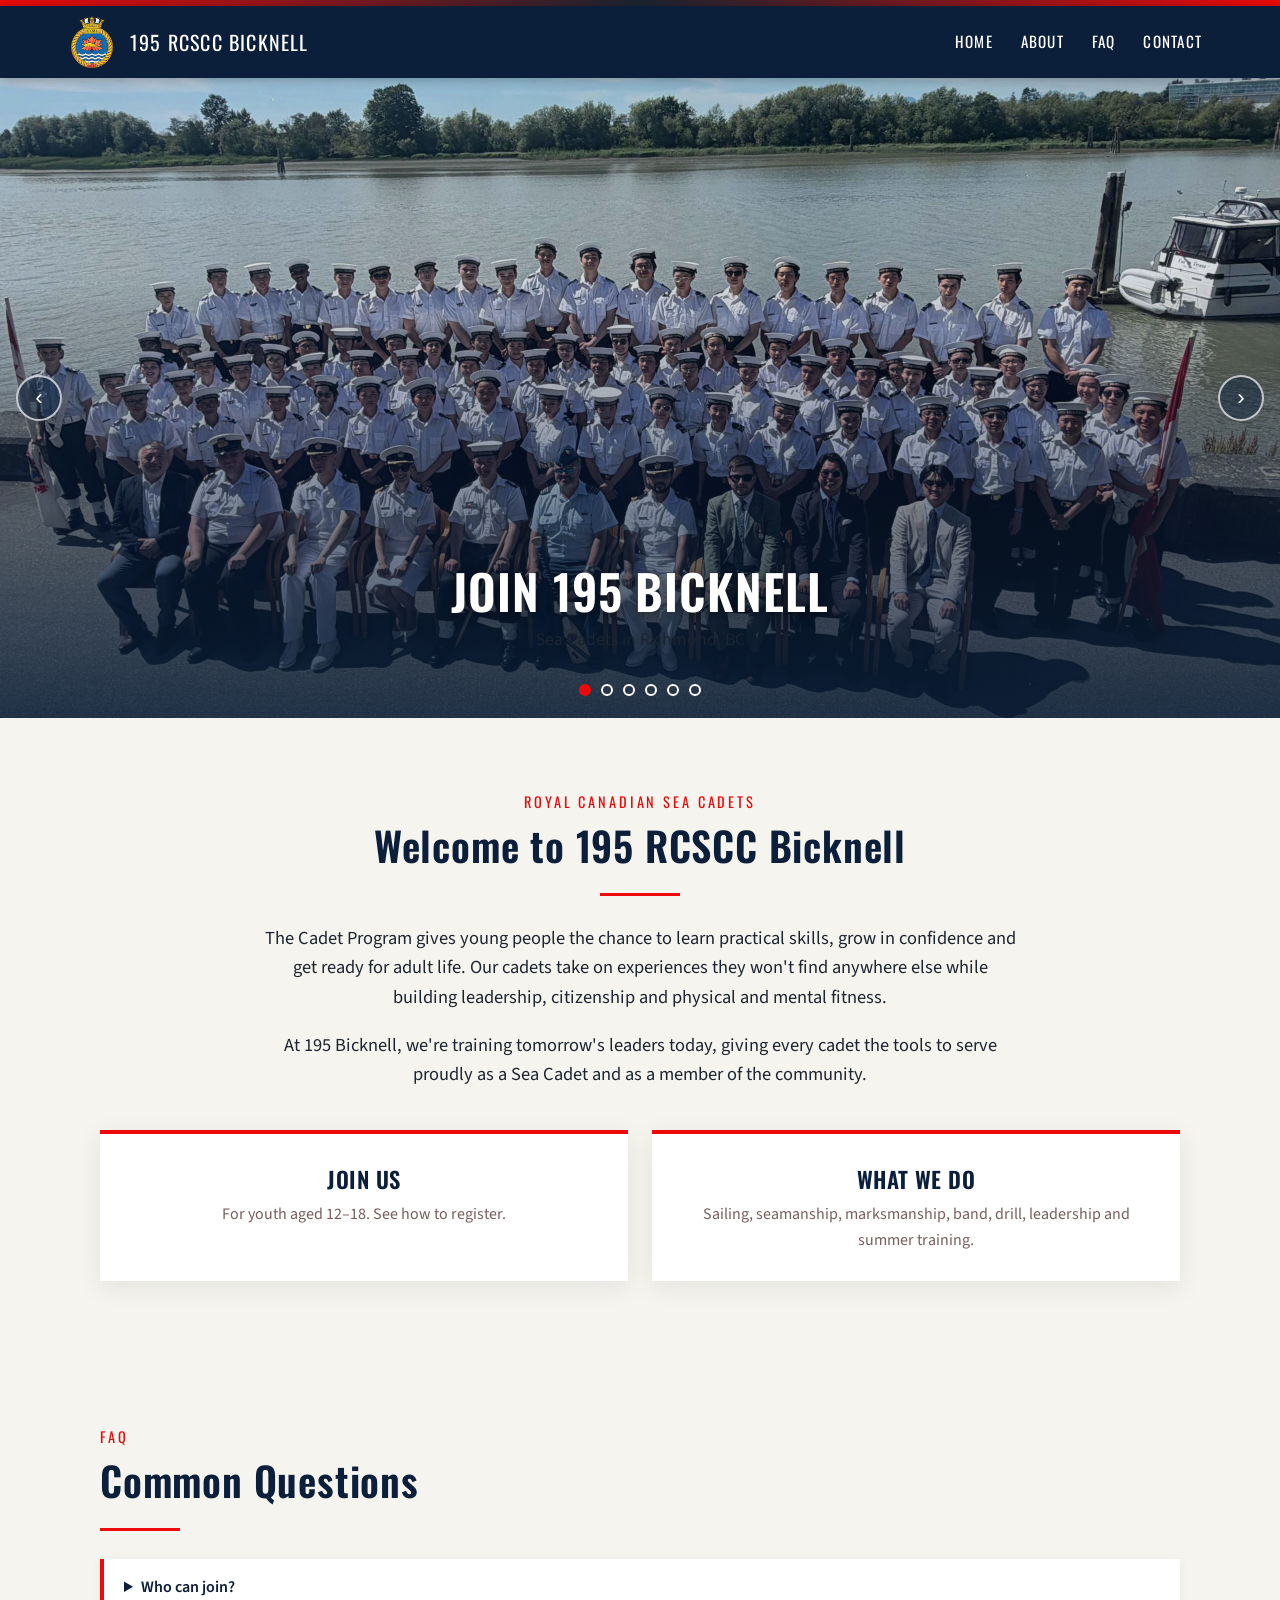
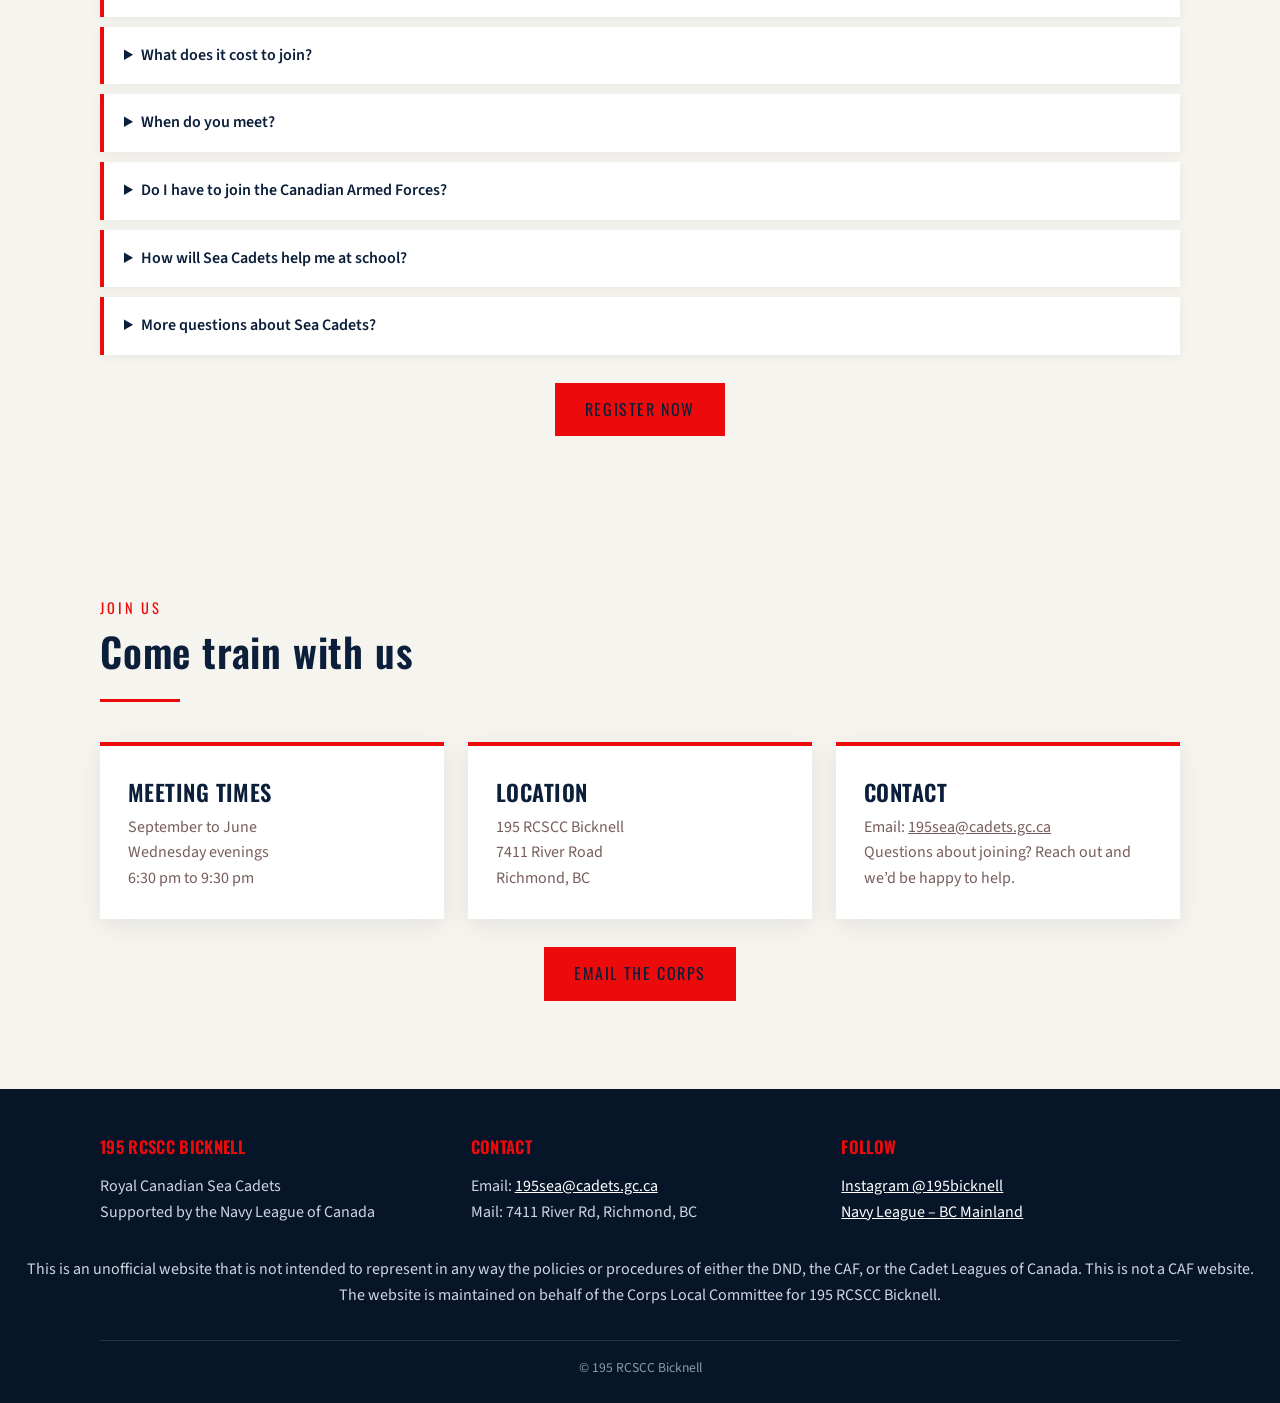
==== index.html @ 447f0ab3 "add photos" ====
<!doctype html>
<html lang="en">
<head>
<meta charset="utf-8">
<meta name="viewport" content="width=device-width, initial-scale=1">
<title>195 RCSCC Bicknell</title>
<meta name="description" content="195 Royal Canadian Sea Cadet Corps Bicknell, Richmond, BC">
<link rel="preconnect" href="https://fonts.googleapis.com">
<link href="https://fonts.googleapis.com/css2?family=Oswald:wght@400;600&family=Source+Sans+3:wght@400;600&display=swap" rel="stylesheet">
<link rel="stylesheet" href="css/style.css">
</head>
<body>
<div class="topbar"></div>
<header>
  <nav class="nav" aria-label="Main">
    <a class="brand" href="#home">
      <div class="badge">
        <img src="images/badge.png" alt="195 RCSCC Bicknell badge"
             onerror="this.replaceWith(Object.assign(document.createElement('div'),{innerHTML:document.getElementById('anchor').innerHTML}))">
      </div>
      <span>195 RCSCC Bicknell</span>
    </a>
    <button class="menu-btn" aria-expanded="false" aria-controls="links">☰</button>
    <ul class="links" id="links">
      <li><a href="#home">Home</a></li>
      <li><a href="#about">About</a></li>
      <li><a href="#faq">FAQ</a></li>
      <li><a href="#contact">Contact</a></li>
    </ul>
  </nav>
</header>

<!-- ============ CYCLING PHOTO SLIDESHOW ============
     Replace each image path with your photos (images/slide1.jpg etc.).
     If a file is missing, the navy gradient behind it shows instead. -->
<section class="slideshow" id="home" aria-roledescription="carousel" aria-label="Fun and Unique Experieces!" style="padding:0">
  <div class="slide active" style="background-image:url('images/join.jpg'),linear-gradient(135deg,#13305a,#0b1f3a 60%,#1c4a7a)"><div class="zoom"></div></div>
  <div class="slide" style="background-image:url('images/seamanship.jpg'),linear-gradient(135deg,#1c4a7a,#0b1f3a)"><div class="zoom"></div></div>
  <div class="slide" style="background-image:url('images/sailing.jpg'),linear-gradient(135deg,#0b1f3a,#2a5d8f)"><div class="zoom"></div></div>
  <div class="slide" style="background-image:url('images/marksmanship.jpg'),linear-gradient(135deg,#13305a,#3b6e9e)"><div class="zoom"></div></div>
  <div class="slide" style="background-image:url('images/band.jpg'),linear-gradient(135deg,#0b1f3a,#2a5d8f)"><div class="zoom"></div></div>
  <div class="slide" style="background-image:url('images/drill.jpg'),linear-gradient(135deg,#1c4a7a,#0b1f3a)"><div class="zoom"></div></div>

  <div class="caption" aria-live="polite">
    <h2 id="cap-title">Join 195 Bicknell</h2>
    <p id="cap-sub">Sea Cadets in Richmond, BC for ages 12 to 18</p>
  </div>

  <button class="ctrl prev" aria-label="Previous photo">‹</button>
  <button class="ctrl next" aria-label="Next photo">›</button>
  <div class="dots" role="tablist"></div>
  <div class="progress"></div>
</section>

<section id="about">
  <div class="wrap center">
    <p class="eyebrow">Royal Canadian Sea Cadets</p>
    <h1 class="title">Welcome to 195 RCSCC Bicknell</h1>
    <div class="rule"></div>
    <p class="lead">The Cadet Program gives young people the chance to learn practical skills, grow in confidence and get ready for adult life. Our cadets take on experiences they won't find anywhere else while building leadership, citizenship and physical and mental fitness.</p>
    <p class="lead">At 195 Bicknell, we're training tomorrow's leaders today, giving every cadet the tools to serve proudly as a Sea Cadet and as a member of the community.</p>

    <div class="cards">
      <a class="card" href="https://www.canada.ca/en/department-national-defence/services/cadets-junior-canadian-rangers/cadets/join-us.html" target="_blank" rel="noopener">
        <div class="icon"></div><h3>Join Us</h3><p>For youth aged 12–18. See how to register.</p>
      </a>
      <a class="card" href="#faq">
        <div class="icon"></div><h3>What We Do</h3><p>Sailing, seamanship, marksmanship, band, drill, leadership and summer training.</p>
      </a>
    </div>
  </div>
</section>

<section class="faq" id="faq">
  <div class="wrap">
    <p class="eyebrow">FAQ</p>
    <h2 class="title">Common Questions</h2>
    <div class="rule"></div>
    <details><summary>Who can join?</summary><p>You have to be between the ages of 12 and 18 years; and a Canadian Citizen or landed immigrant. <br>Want to learn and participate in activities such as sailing, marksmanship, drill, citizenship, band and much more? There are many opportunities available to Cadets; it's your choice in what direction you wish to proceed.</p></details>
    <details><summary>What does it cost to join?</summary><p>There is an optional $150 registration fee set by The Navy League Richmond-Delta Branch to cover incidentals. Cost for an additional sibling is $100. However, no cadet will be turned away, if unable to pay the cost. Upon joining, uniforms, accoutrements, specialty training and summer camp training are provided. In fact, you get paid to go to summer camp training!</p></details>
    <details><summary>When do you meet?</summary><p>September to June, Wednesday nights from 1830-2130, with optional training on weekends</p></details>
    <details><summary>Do I have to join the Canadian Armed Forces?</summary><p>No, you are not required to join the Canadian Armed Forces. While you are introduced to the activities and certain traditions of the Canadian Armed Forces, there is no requirement to join the Forces. The Cadet Program is a great way to make friends, find out more about Canada, and develop new skills that will be with you for life, no matter what career you choose.</p></details>
    <details><summary>How will Sea Cadets help me at school?</summary><p>You may be eligible to receive High School Credits, Volunteer Hours and/or financial awards (Bursaries or Scholarships) for post-secondary. Your schoolwork will benefit from the problem-solving and leadership skills you will develop at cadets. The Sea Cadet Program will build your self confidence, efficiency, organizational skills, and prepare you to become a young adult.</p></details>
    <details><summary>More questions about Sea Cadets?</summary><p>195 RCSCC Bicknell meets on Wednesday nights September to June, from 6:30 to 9:30 pm at 7411 River Road, Richmond, BC.<br> We invite you to join us!</p></details>
    <p class="center"><a class="btn" href="https://www.canada.ca/en/department-national-defence/services/cadets-junior-canadian-rangers/cadets/join-us.html" target="_blank" rel="noopener">Register Now</a></p>
  </div>
</section>

<section class="join-us" id="join-us">
  <div class="wrap">
    <p class="eyebrow">Join Us</p>
    <h2 class="title">Come train with us</h2>
    <div class="rule"></div>

    <div class="cards">
      <div class="card">
        <div class="icon"></div>
        <h3>Meeting Times</h3>
        <p>September to June<br>Wednesday evenings<br>6:30 pm to 9:30 pm</p>
      </div>

      <div class="card">
        <div class="icon"></div>
        <h3>Location</h3>
        <p>195 RCSCC Bicknell<br>7411 River Road<br>Richmond, BC</p>
      </div>

      <div class="card">
        <div class="icon"></div>
        <h3>Contact</h3>
        <p>Email: <a href="mailto:195sea@cadets.gc.ca">195sea@cadets.gc.ca</a><br>
        Questions about joining? Reach out and we’d be happy to help.</p>
      </div>
    </div>

    <p class="center"><a class="btn" href="mailto:195sea@cadets.gc.ca">Email the Corps</a></p>
  </div>
</section>

<footer id="contact">
  <div class="fgrid">
    <div>
      <h3>195 RCSCC Bicknell</h3>
      <p>Royal Canadian Sea Cadets<br>Supported by the Navy League of Canada</p>
    </div>
    <div>
      <h3>Contact</h3>
      <p>Email: <a href="mailto:195sea@cadets.gc.ca">195sea@cadets.gc.ca</a><br>
      Mail: 7411 River Rd, Richmond, BC</p>
    </div>
    <div>
      <h3>Follow</h3>
      <p><a href="https://www.instagram.com/195bicknell/" target="_blank" rel="noopener">Instagram @195bicknell</a><br>
      <a href="https://bcmainland.ca" target="_blank" rel="noopener">Navy League – BC Mainland</a></p>
    </div>
  </div>
  <p class="center">This is an unofficial website that is not intended to represent in any way the policies or procedures of either the DND, the CAF, or the Cadet Leagues of Canada. This is not a CAF website. The website is maintained on behalf of the Corps Local Committee for 195 RCSCC Bicknell.</p>
  <p class="copy">© <span id="yr"></span> 195 RCSCC Bicknell</p>
</footer>

<script src="js/main.js"></script>
</body>
</html>
---- css/style.css ----
:root{
  --navy:#0b1f3a; --navy-2:#13305a; --gold:#ec0a0a; --gold-soft:#1b2430;
  --ink:#1b2430; --paper:#f6f4ee; --white:#fff; --muted:#785d5d;
}
*{box-sizing:border-box}
html{scroll-behavior:smooth}
body{margin:0;font-family:"Source Sans 3",system-ui,sans-serif;color:var(--ink);background:var(--paper);line-height:1.6}
h1,h2,h3{font-family:"Oswald",sans-serif;font-weight:600;letter-spacing:.02em;line-height:1.2}
a{color:inherit}
img{max-width:100%;display:block}

/* ---------- Header ---------- */
.topbar{height:6px;background:linear-gradient(90deg,var(--gold),var(--gold-soft),var(--gold))}
header{background:var(--navy);color:var(--white);position:sticky;top:0;z-index:50;box-shadow:0 2px 10px rgba(0,0,0,.25)}
.nav{max-width:1180px;margin:auto;display:flex;align-items:center;justify-content:space-between;padding:10px 16px;gap:16px}
.brand{display:flex;align-items:center;gap:12px;text-decoration:none}
.badge{width:52px;height:52px;flex:none;display:grid;place-items:center}
.badge img{width:52px;height:52px;object-fit:contain}
.brand span{font-family:"Oswald";font-size:1.25rem;letter-spacing:.06em;text-transform:uppercase}
.links{display:flex;gap:4px;list-style:none;margin:0;padding:0}
.links a{display:block;padding:8px 12px;text-decoration:none;font-family:"Oswald";text-transform:uppercase;letter-spacing:.08em;font-size:.95rem;border-bottom:2px solid transparent}
.links a:hover,.links a:focus-visible{border-color:var(--gold);color:var(--gold-soft)}
.menu-btn{display:none;background:none;border:1px solid rgba(255,255,255,.4);color:#fff;padding:6px 10px;border-radius:4px;font-size:1.1rem;cursor:pointer}
@media (max-width:820px){
  .menu-btn{display:block}
  .links{display:none;position:absolute;left:0;right:0;top:100%;background:var(--navy-2);flex-direction:column;padding:8px 16px 16px}
  .links.open{display:flex}
}

/* ---------- Slideshow ---------- */
.slideshow{position:relative;height:min(78vh,640px);min-height:360px;overflow:hidden;background:var(--navy)}
.slide{position:absolute;inset:0;opacity:0;transition:opacity 1.2s ease;background-size:cover;background-position:center}
.slide.active{opacity:1}
.slide.active .zoom{animation:kenburns 7s ease-out forwards}
.zoom{position:absolute;inset:0;background:inherit;background-size:cover;background-position:center}
@keyframes kenburns{from{transform:scale(1.08)}to{transform:scale(1)}}
.slide::after{content:"";position:absolute;inset:0;background:linear-gradient(180deg,rgba(11,31,58,.15) 30%,rgba(11,31,58,.85))}
.caption{position:absolute;left:0;right:0;bottom:64px;z-index:2;color:#fff;text-align:center;padding:0 16px}
.caption h2{font-size:clamp(1.6rem,4.5vw,3rem);margin:0 0 6px;text-transform:uppercase;text-shadow:0 2px 12px rgba(0,0,0,.5)}
.caption p{margin:0;font-size:1.1rem;color:var(--gold-soft)}
.ctrl{position:absolute;top:50%;transform:translateY(-50%);z-index:3;width:46px;height:46px;border-radius:50%;border:2px solid rgba(255,255,255,.7);background:rgba(11,31,58,.45);color:#fff;font-size:1.4rem;cursor:pointer;display:grid;place-items:center}
.ctrl:hover{background:var(--gold);border-color:var(--gold);color:var(--navy)}
.prev{left:16px}.next{right:16px}
.dots{position:absolute;bottom:22px;left:0;right:0;display:flex;justify-content:center;gap:10px;z-index:3}
.dots button{width:12px;height:12px;border-radius:50%;border:2px solid #fff;background:transparent;padding:0;cursor:pointer}
.dots button.on{background:var(--gold);border-color:var(--gold)}
.progress{position:absolute;left:0;bottom:0;height:4px;background:var(--gold);z-index:3;width:0}

/* ---------- Content ---------- */
section{padding:72px 16px}
.wrap{max-width:1080px;margin:auto}
.eyebrow{color:var(--gold);font-family:"Oswald";letter-spacing:.2em;text-transform:uppercase;font-size:.9rem;margin:0}
.title{font-size:clamp(1.8rem,3.5vw,2.5rem);color:var(--navy);margin:.2em 0 .6em}
.rule{width:80px;height:3px;background:var(--gold);margin:0 0 28px}
.center{text-align:center}.center .rule{margin-inline:auto}
.lead{font-size:1.15rem;max-width:760px}
.center .lead{margin-inline:auto}

.cards{display:grid;grid-template-columns:repeat(auto-fit,minmax(240px,1fr));gap:24px;margin-top:40px}
.card{background:#fff;border-top:4px solid var(--gold);box-shadow:0 6px 24px rgba(11,31,58,.08);padding:28px;text-decoration:none;transition:transform .2s,box-shadow .2s}
.card:hover{transform:translateY(-4px);box-shadow:0 12px 30px rgba(11,31,58,.15)}
.card h3{color:var(--navy);margin:.2em 0 .4em;font-size:1.4rem;text-transform:uppercase}
.card p{margin:0;color:var(--muted)}
.card .icon{font-size:2rem}

.band{background:var(--navy);color:#fff}
.band .title{color:#fff}

/* Gallery marquee (continuous cycling strip) */
.marquee{overflow:hidden;margin-top:36px;mask-image:linear-gradient(90deg,transparent,#000 6%,#000 94%,transparent)}
.track{display:flex;gap:16px;width:max-content;animation:scroll 50s linear infinite}
.marquee:hover .track{animation-play-state:paused}
.tile{width:300px;height:200px;flex:none;border:3px solid var(--gold);background-size:cover;background-position:center;position:relative}
.tile span{position:absolute;left:0;right:0;bottom:0;padding:6px 10px;background:rgba(11,31,58,.75);font-size:.9rem}
@keyframes scroll{to{transform:translateX(-50%)}}

.faq details{background:#fff;margin:10px 0;border-left:4px solid var(--gold);box-shadow:0 2px 10px rgba(11,31,58,.06)}
.faq summary{cursor:pointer;padding:16px 20px;font-weight:600;color:var(--navy)}
.faq details p{margin:0;padding:0 20px 18px;color:var(--muted)}

.btn{display:inline-block;background:var(--gold);color:var(--navy);text-decoration:none;font-family:"Oswald";text-transform:uppercase;letter-spacing:.1em;padding:12px 28px;margin-top:12px;border:2px solid var(--gold)}
.btn:hover{background:transparent;color:var(--gold)}

/* ---------- Footer ---------- */
footer{background:#071529;color:#cfd6e2;padding:48px 16px 24px}
.fgrid{max-width:1080px;margin:auto;display:grid;grid-template-columns:repeat(auto-fit,minmax(220px,1fr));gap:32px}
footer h3{color:var(--gold);text-transform:uppercase;font-size:1.05rem;margin-top:0}
footer a{color:#fff}
.copy{max-width:1080px;margin:32px auto 0;padding-top:16px;border-top:1px solid rgba(255,255,255,.12);font-size:.85rem;text-align:center;color:#8d98aa}

@media (prefers-reduced-motion:reduce){
  .slide{transition:none}.slide.active .zoom{animation:none}.track{animation:none}
}
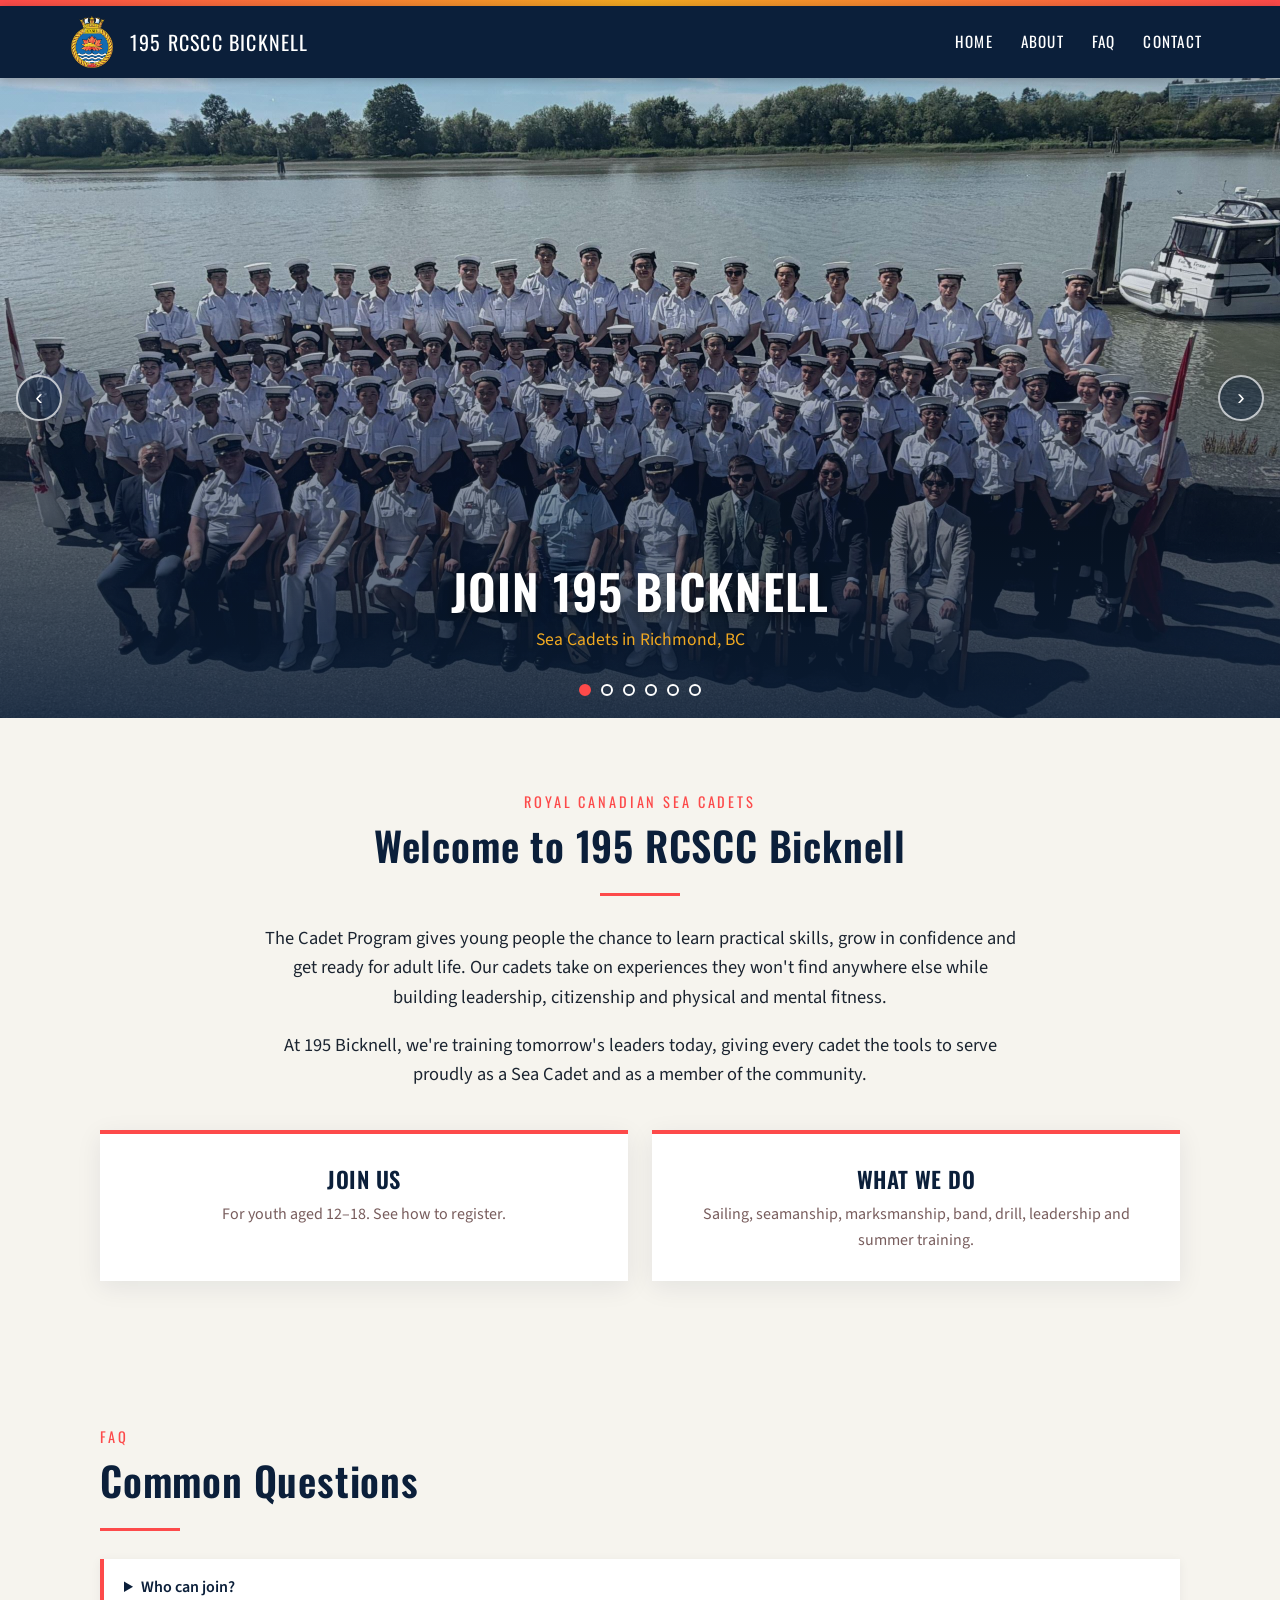
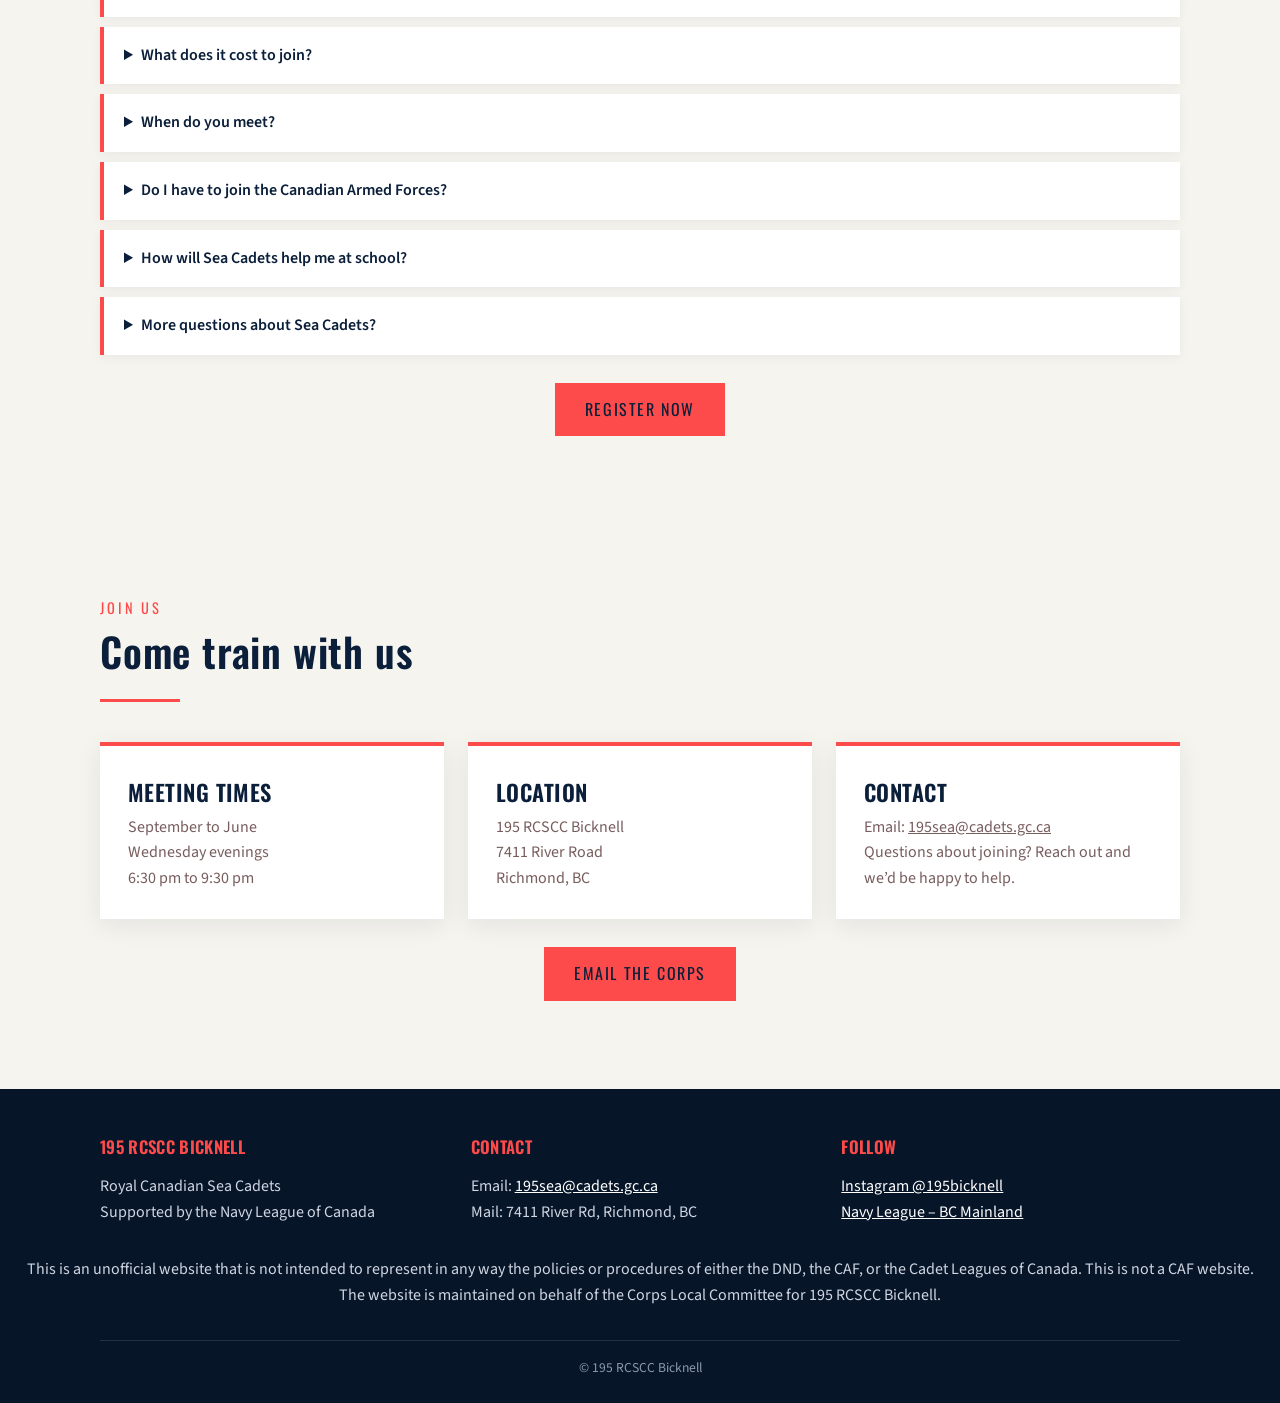
==== commit 79eae318: "change colours" ====
--- a/index.html
+++ b/index.html
@@ -35,11 +35,11 @@
      If a file is missing, the navy gradient behind it shows instead. -->
 <section class="slideshow" id="home" aria-roledescription="carousel" aria-label="Fun and Unique Experieces!" style="padding:0">
   <div class="slide active" style="background-image:url('images/join.jpg'),linear-gradient(135deg,#13305a,#0b1f3a 60%,#1c4a7a)"><div class="zoom"></div></div>
-  <div class="slide" style="background-image:url('images/seamanship.jpg'),linear-gradient(135deg,#1c4a7a,#0b1f3a)"><div class="zoom"></div></div>
-  <div class="slide" style="background-image:url('images/sailing.jpg'),linear-gradient(135deg,#0b1f3a,#2a5d8f)"><div class="zoom"></div></div>
-  <div class="slide" style="background-image:url('images/marksmanship.jpg'),linear-gradient(135deg,#13305a,#3b6e9e)"><div class="zoom"></div></div>
+  <div class="slide" style="background-image:url('images/seamanship.JPG'),linear-gradient(135deg,#1c4a7a,#0b1f3a)"><div class="zoom"></div></div>
+  <div class="slide" style="background-image:url('images/sailing.JPG'),linear-gradient(135deg,#0b1f3a,#2a5d8f)"><div class="zoom"></div></div>
+  <div class="slide" style="background-image:url('images/marksmanship.jpeg'),linear-gradient(135deg,#13305a,#3b6e9e)"><div class="zoom"></div></div>
   <div class="slide" style="background-image:url('images/band.jpg'),linear-gradient(135deg,#0b1f3a,#2a5d8f)"><div class="zoom"></div></div>
-  <div class="slide" style="background-image:url('images/drill.jpg'),linear-gradient(135deg,#1c4a7a,#0b1f3a)"><div class="zoom"></div></div>
+  <div class="slide" style="background-image:url('images/drill.JPG'),linear-gradient(135deg,#1c4a7a,#0b1f3a)"><div class="zoom"></div></div>
 
   <div class="caption" aria-live="polite">
     <h2 id="cap-title">Join 195 Bicknell</h2>
--- a/css/style.css
+++ b/css/style.css
@@ -1,5 +1,5 @@
 :root{
-  --navy:#0b1f3a; --navy-2:#13305a; --gold:#ec0a0a; --gold-soft:#1b2430;
+  --navy:#0b1f3a; --navy-2:#13305a; --gold:#fd4a4a; --gold-soft:#f1a921;
   --ink:#1b2430; --paper:#f6f4ee; --white:#fff; --muted:#785d5d;
 }
 *{box-sizing:border-box}
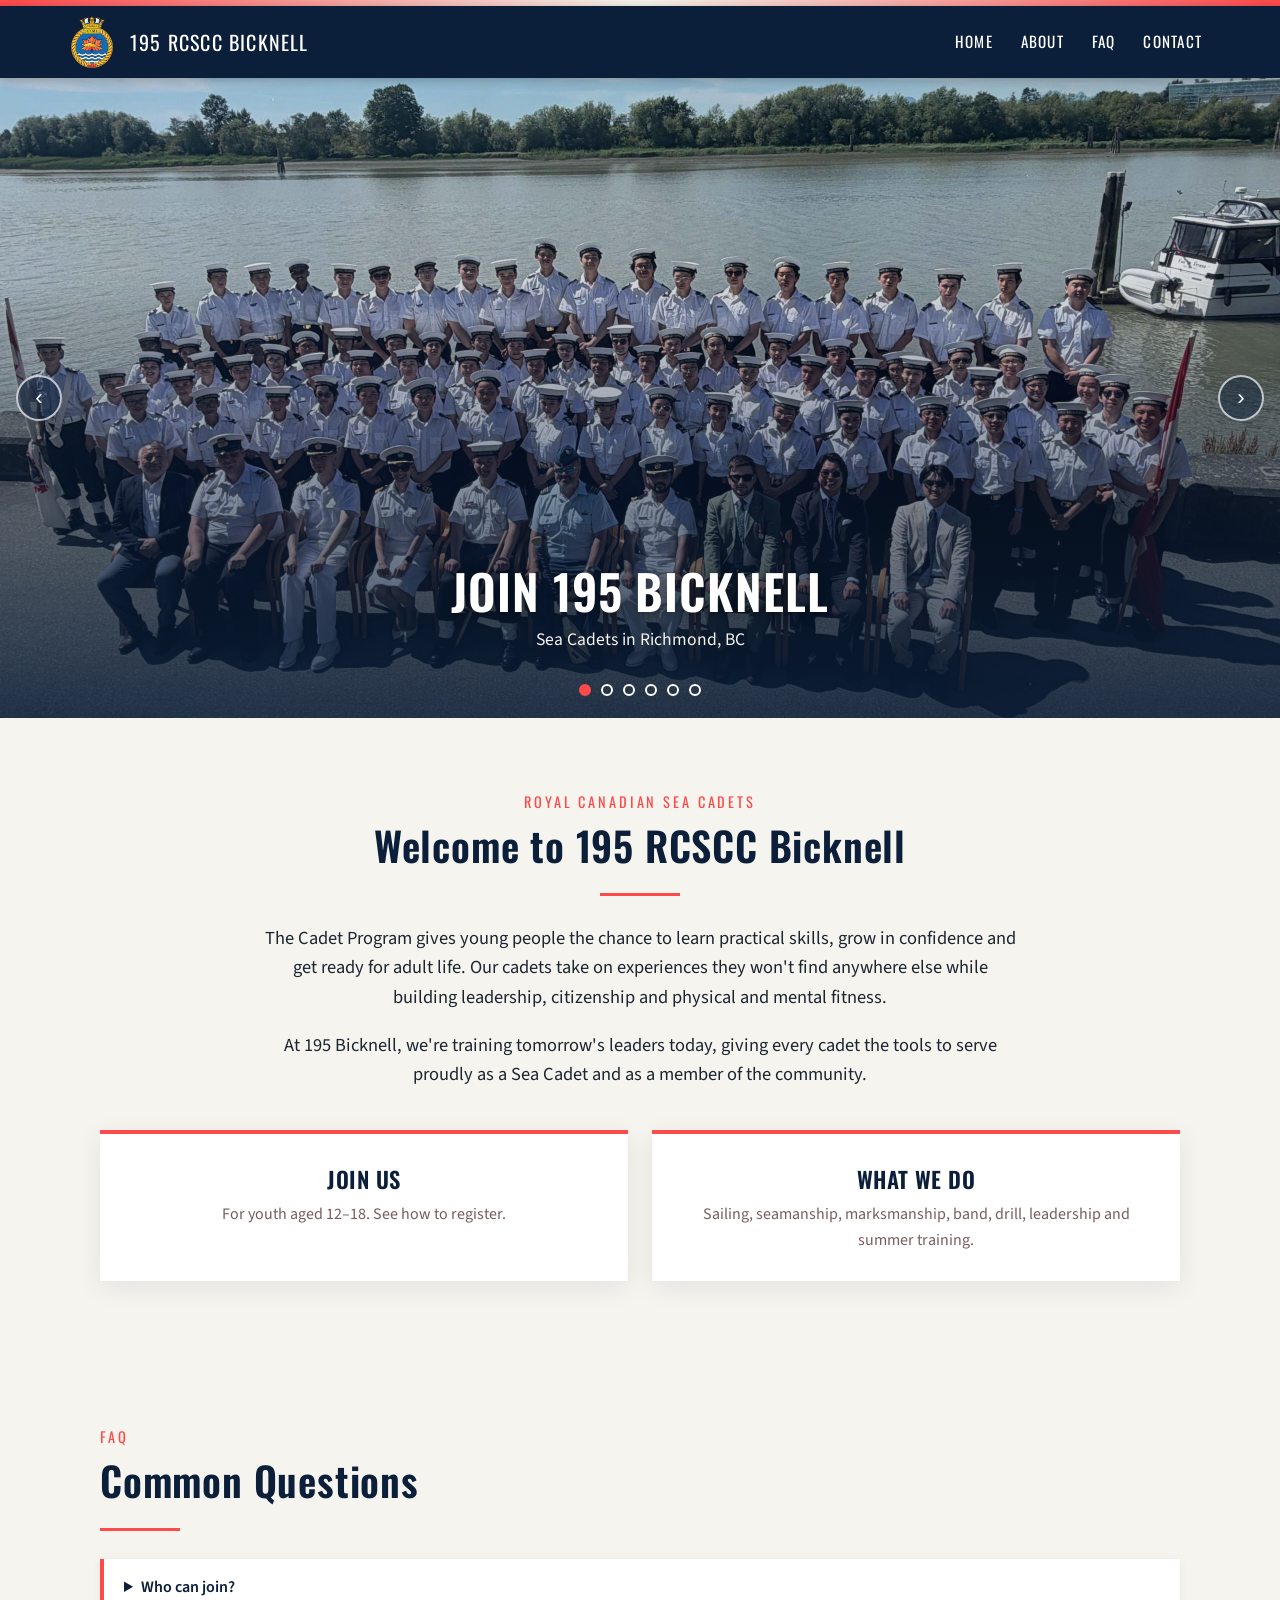
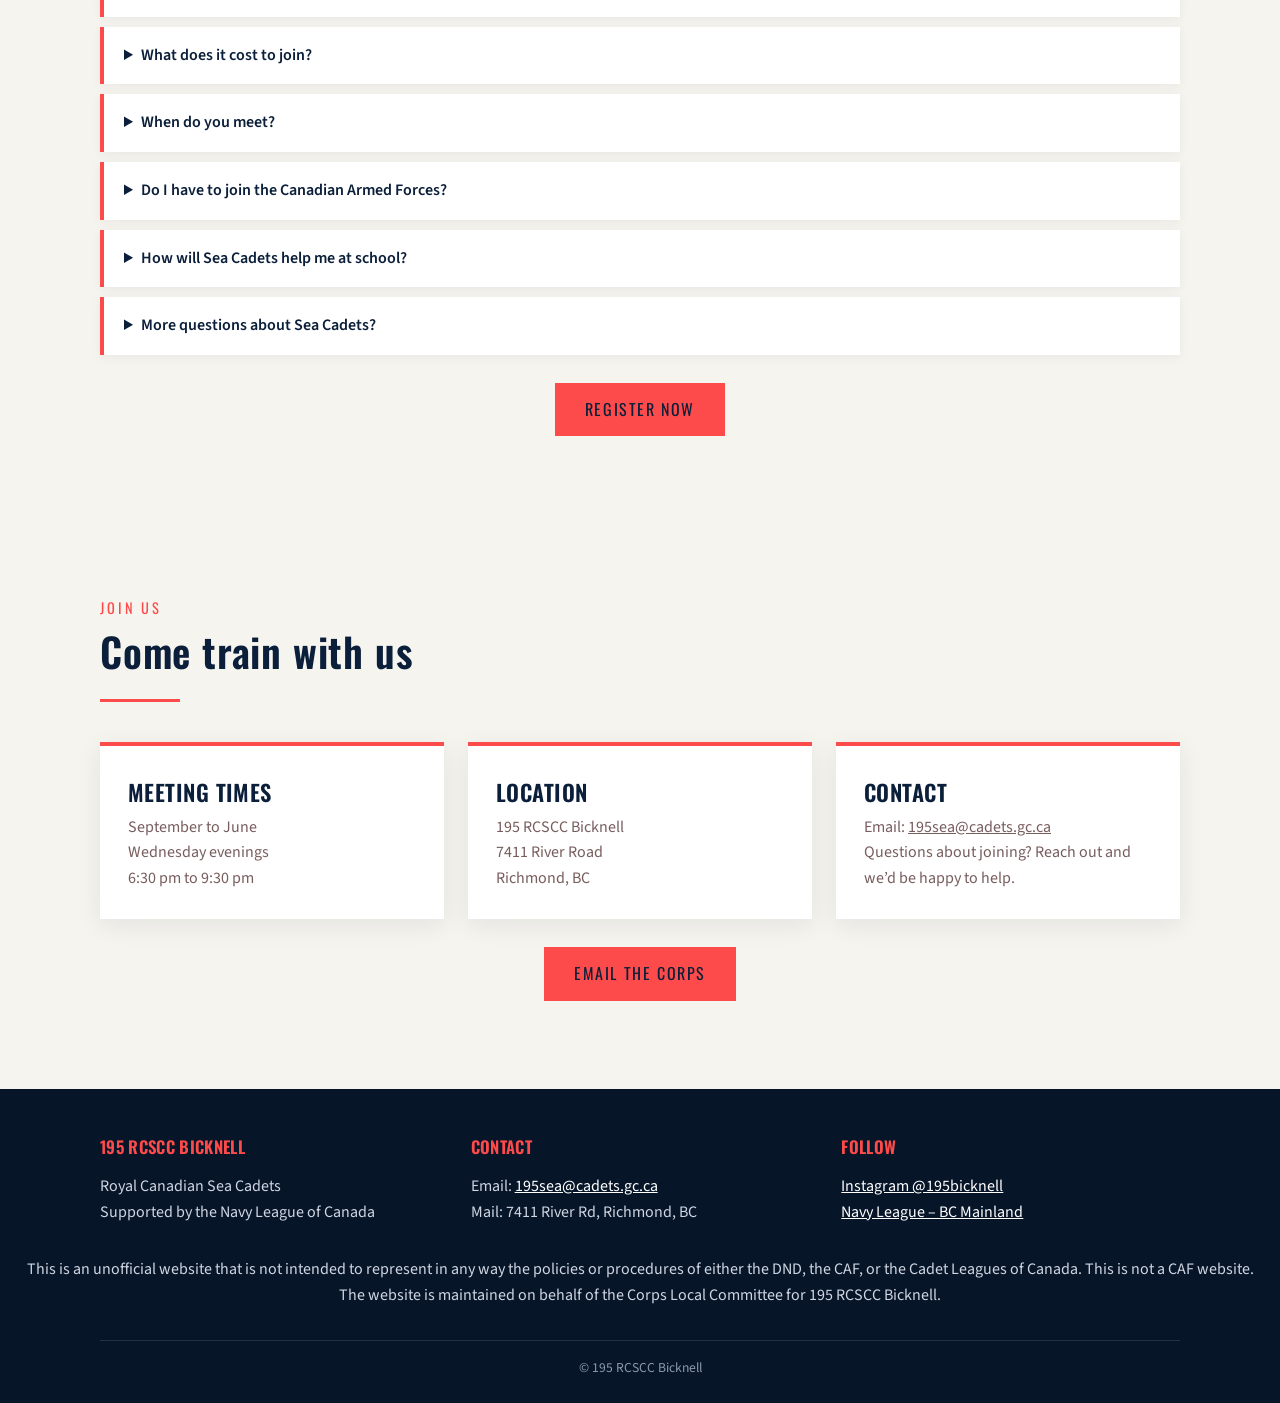
==== commit dfcb8e49: "fix mistakes" ====
--- a/index.html
+++ b/index.html
@@ -36,7 +36,7 @@
 <section class="slideshow" id="home" aria-roledescription="carousel" aria-label="Fun and Unique Experieces!" style="padding:0">
   <div class="slide active" style="background-image:url('images/join.jpg'),linear-gradient(135deg,#13305a,#0b1f3a 60%,#1c4a7a)"><div class="zoom"></div></div>
   <div class="slide" style="background-image:url('images/seamanship.JPG'),linear-gradient(135deg,#1c4a7a,#0b1f3a)"><div class="zoom"></div></div>
-  <div class="slide" style="background-image:url('images/sailing.JPG'),linear-gradient(135deg,#0b1f3a,#2a5d8f)"><div class="zoom"></div></div>
+  <div class="slide" style="background-image:url('images/sail.jpg'),linear-gradient(135deg,#0b1f3a,#2a5d8f)"><div class="zoom"></div></div>
   <div class="slide" style="background-image:url('images/marksmanship.jpeg'),linear-gradient(135deg,#13305a,#3b6e9e)"><div class="zoom"></div></div>
   <div class="slide" style="background-image:url('images/band.jpg'),linear-gradient(135deg,#0b1f3a,#2a5d8f)"><div class="zoom"></div></div>
   <div class="slide" style="background-image:url('images/drill.JPG'),linear-gradient(135deg,#1c4a7a,#0b1f3a)"><div class="zoom"></div></div>
--- a/css/style.css
+++ b/css/style.css
@@ -1,5 +1,5 @@
 :root{
-  --navy:#0b1f3a; --navy-2:#13305a; --gold:#fd4a4a; --gold-soft:#f1a921;
+  --navy:#0b1f3a; --navy-2:#13305a; --gold:#fd4a4a; --gold-soft:#f6f4ee;
   --ink:#1b2430; --paper:#f6f4ee; --white:#fff; --muted:#785d5d;
 }
 *{box-sizing:border-box}
@@ -37,7 +37,7 @@
 .slide::after{content:"";position:absolute;inset:0;background:linear-gradient(180deg,rgba(11,31,58,.15) 30%,rgba(11,31,58,.85))}
 .caption{position:absolute;left:0;right:0;bottom:64px;z-index:2;color:#fff;text-align:center;padding:0 16px}
 .caption h2{font-size:clamp(1.6rem,4.5vw,3rem);margin:0 0 6px;text-transform:uppercase;text-shadow:0 2px 12px rgba(0,0,0,.5)}
-.caption p{margin:0;font-size:1.1rem;color:var(--gold-soft)}
+.caption p{margin:0;font-size:1.1rem;color:var(--paper)}
 .ctrl{position:absolute;top:50%;transform:translateY(-50%);z-index:3;width:46px;height:46px;border-radius:50%;border:2px solid rgba(255,255,255,.7);background:rgba(11,31,58,.45);color:#fff;font-size:1.4rem;cursor:pointer;display:grid;place-items:center}
 .ctrl:hover{background:var(--gold);border-color:var(--gold);color:var(--navy)}
 .prev{left:16px}.next{right:16px}
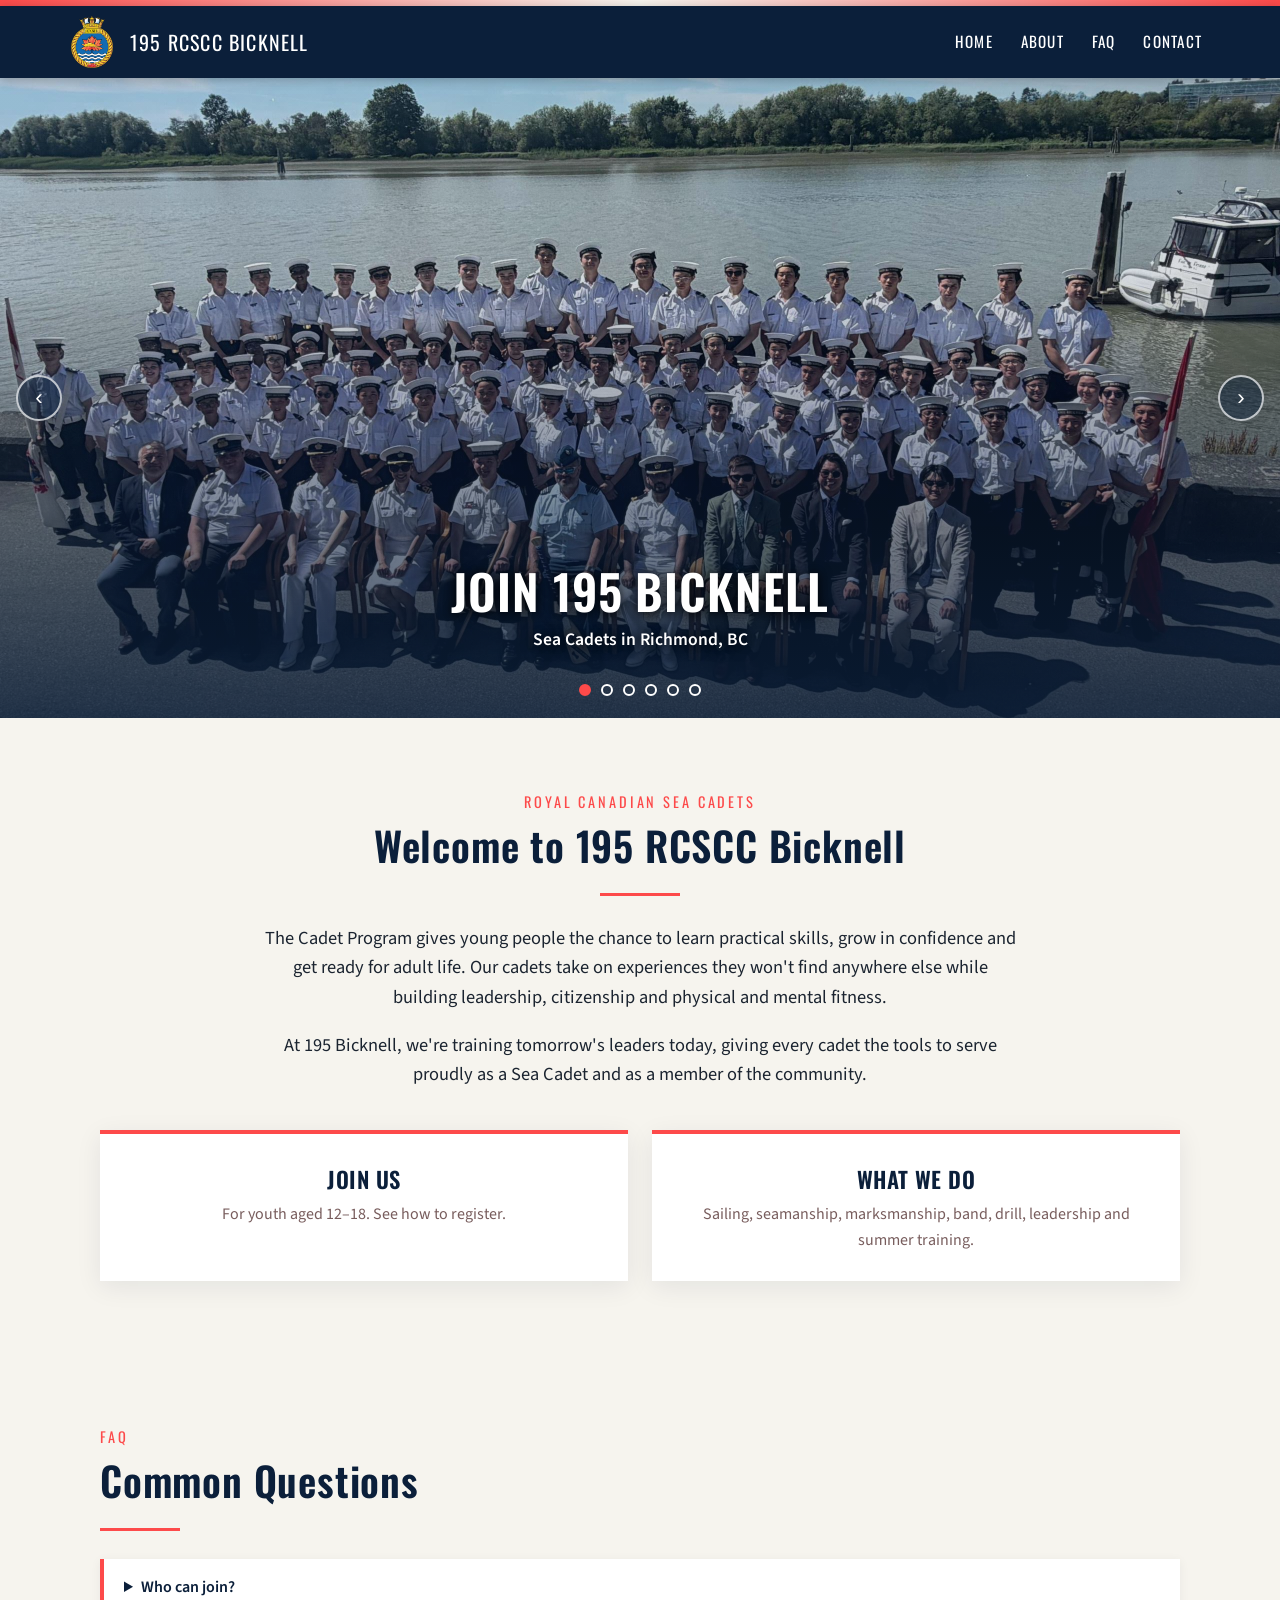
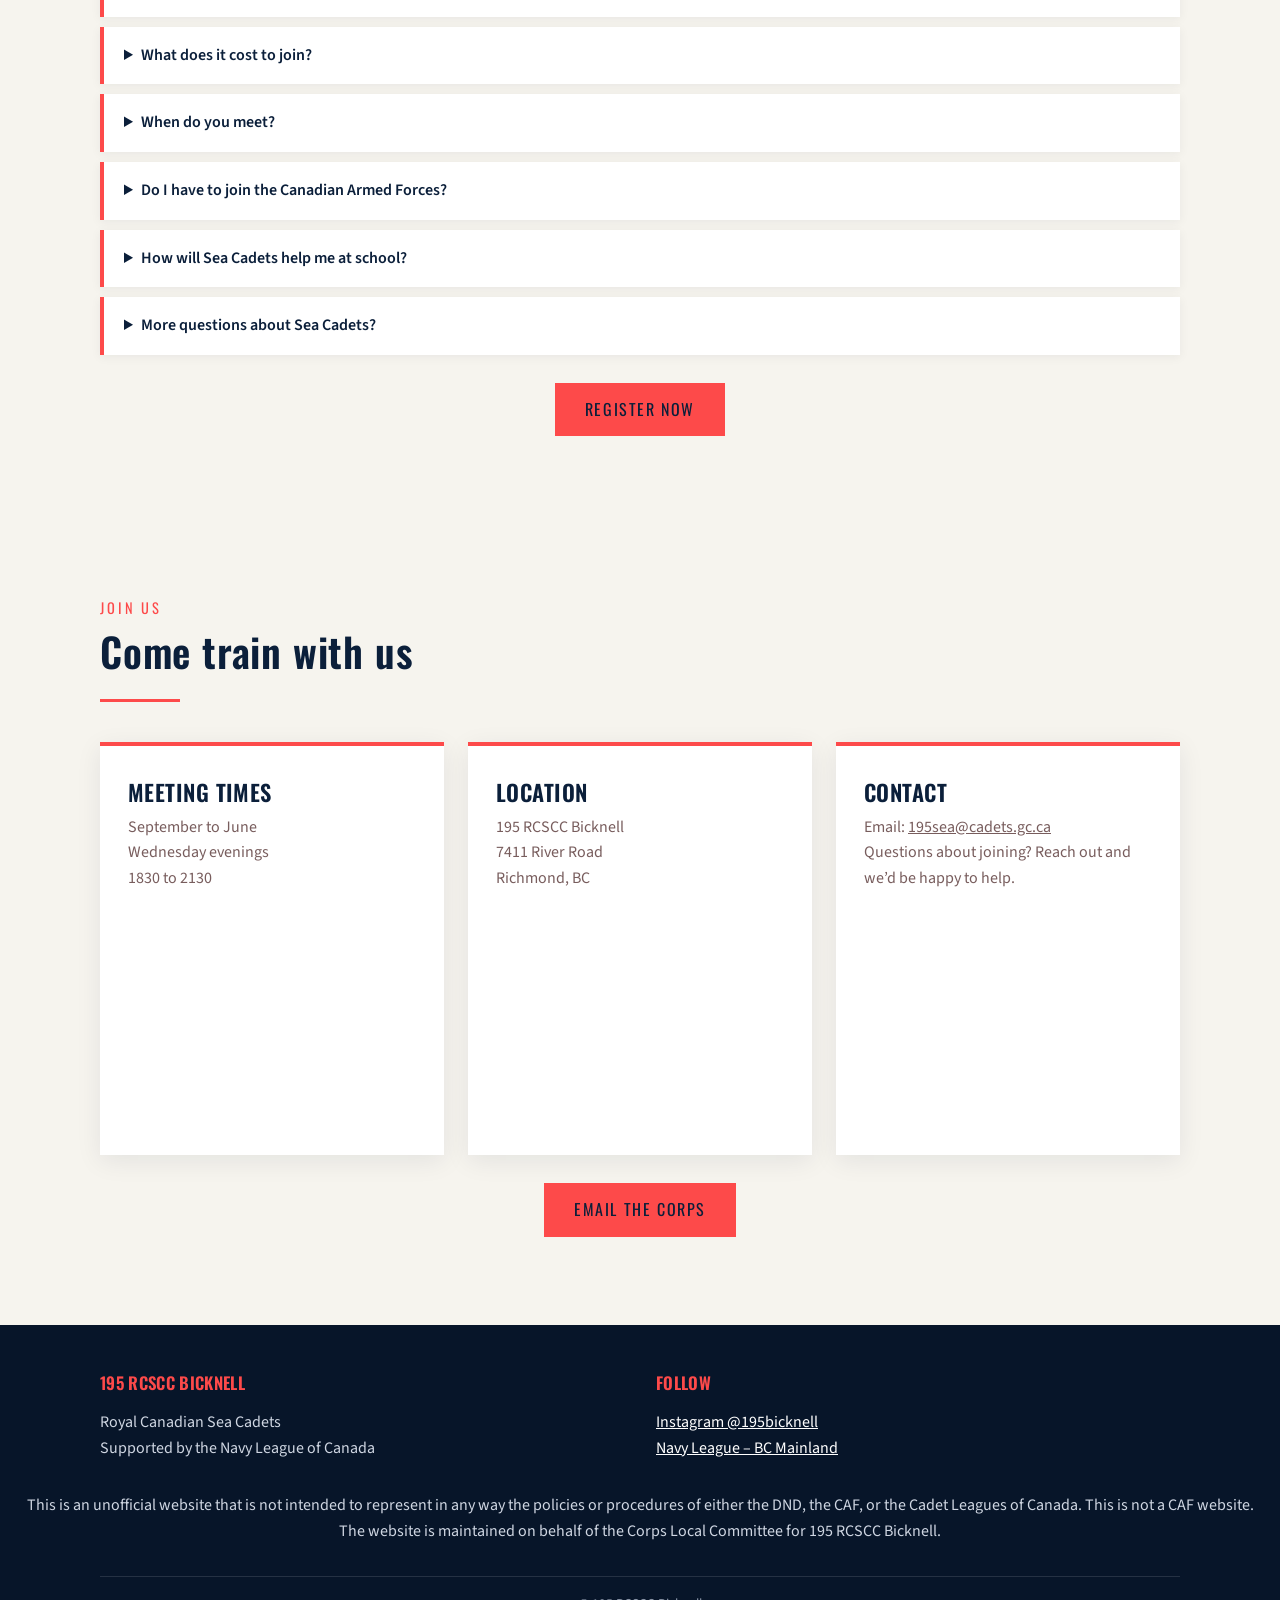
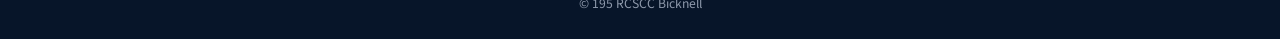
==== commit 4df5e48a: "edit format a bit" ====
--- a/index.html
+++ b/index.html
@@ -96,13 +96,14 @@
       <div class="card">
         <div class="icon"></div>
         <h3>Meeting Times</h3>
-        <p>September to June<br>Wednesday evenings<br>6:30 pm to 9:30 pm</p>
+        <p>September to June<br>Wednesday evenings<br>1830 to 2130</p>
       </div>
 
       <div class="card">
         <div class="icon"></div>
         <h3>Location</h3>
         <p>195 RCSCC Bicknell<br>7411 River Road<br>Richmond, BC</p>
+        <iframe class="location-map" src="https://www.google.com/maps?q=7411+River+Road,+Richmond,+BC&output=embed" title="Map to 195 RCSCC Bicknell" loading="lazy" referrerpolicy="no-referrer-when-downgrade" allowfullscreen></iframe>
       </div>
 
       <div class="card">
@@ -124,11 +125,6 @@
       <p>Royal Canadian Sea Cadets<br>Supported by the Navy League of Canada</p>
     </div>
     <div>
-      <h3>Contact</h3>
-      <p>Email: <a href="mailto:195sea@cadets.gc.ca">195sea@cadets.gc.ca</a><br>
-      Mail: 7411 River Rd, Richmond, BC</p>
-    </div>
-    <div>
       <h3>Follow</h3>
       <p><a href="https://www.instagram.com/195bicknell/" target="_blank" rel="noopener">Instagram @195bicknell</a><br>
       <a href="https://bcmainland.ca" target="_blank" rel="noopener">Navy League – BC Mainland</a></p>
--- a/css/style.css
+++ b/css/style.css
@@ -36,8 +36,8 @@
 @keyframes kenburns{from{transform:scale(1.08)}to{transform:scale(1)}}
 .slide::after{content:"";position:absolute;inset:0;background:linear-gradient(180deg,rgba(11,31,58,.15) 30%,rgba(11,31,58,.85))}
 .caption{position:absolute;left:0;right:0;bottom:64px;z-index:2;color:#fff;text-align:center;padding:0 16px}
-.caption h2{font-size:clamp(1.6rem,4.5vw,3rem);margin:0 0 6px;text-transform:uppercase;text-shadow:0 2px 12px rgba(0,0,0,.5)}
-.caption p{margin:0;font-size:1.1rem;color:var(--paper)}
+.caption h2{font-size:clamp(1.6rem,4.5vw,3rem);margin:0 0 6px;text-transform:uppercase;color:#fff !important;text-shadow:0 2px 14px rgba(0,0,0,.8),0 0 8px rgba(0,0,0,.45)}
+.caption p{margin:0;font-size:1.1rem;color:#fff !important;font-weight:600;text-shadow:0 2px 14px rgba(0,0,0,.8),0 0 8px rgba(0,0,0,.45)}
 .ctrl{position:absolute;top:50%;transform:translateY(-50%);z-index:3;width:46px;height:46px;border-radius:50%;border:2px solid rgba(255,255,255,.7);background:rgba(11,31,58,.45);color:#fff;font-size:1.4rem;cursor:pointer;display:grid;place-items:center}
 .ctrl:hover{background:var(--gold);border-color:var(--gold);color:var(--navy)}
 .prev{left:16px}.next{right:16px}
@@ -62,6 +62,7 @@
 .card h3{color:var(--navy);margin:.2em 0 .4em;font-size:1.4rem;text-transform:uppercase}
 .card p{margin:0;color:var(--muted)}
 .card .icon{font-size:2rem}
+.location-map{display:block;width:100%;height:220px;margin-top:16px;border:0}
 
 .band{background:var(--navy);color:#fff}
 .band .title{color:#fff}
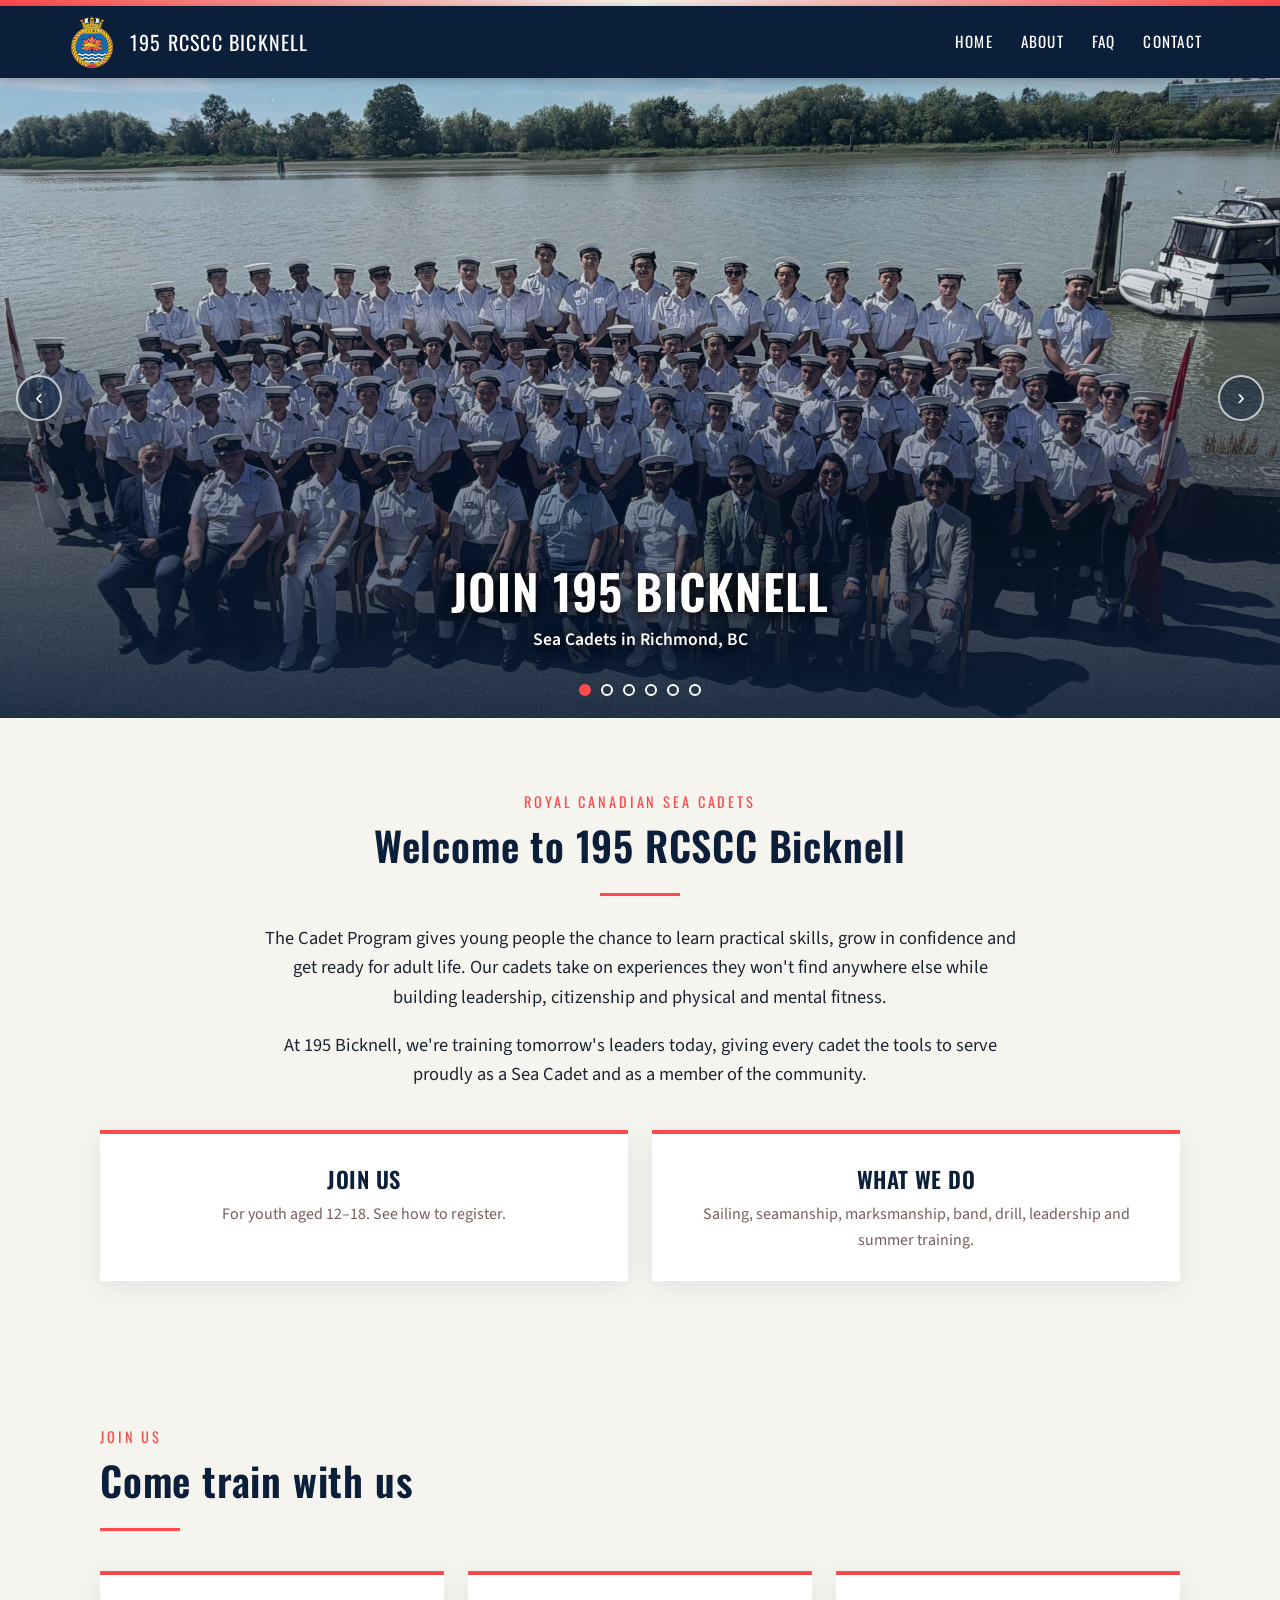
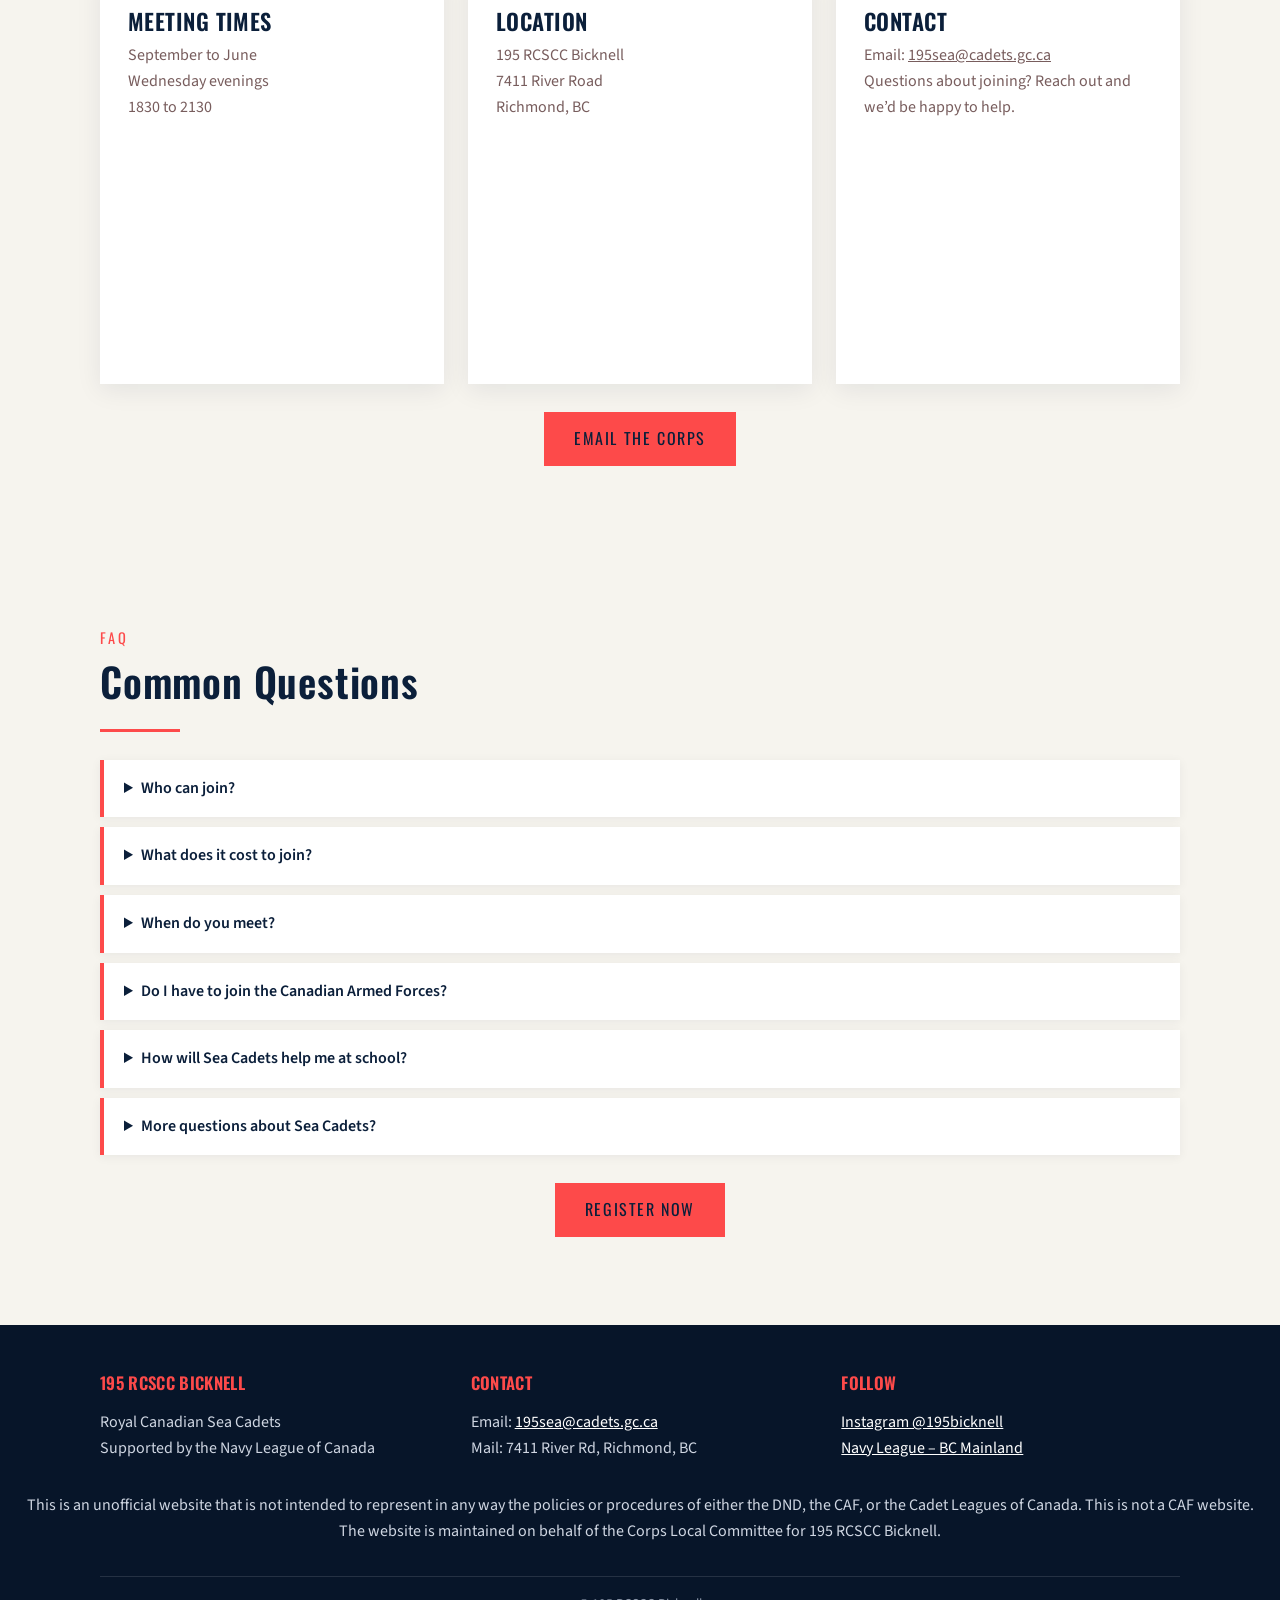
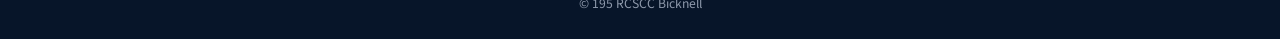
==== commit 52a8685c: "Switching sections" ====
--- a/index.html
+++ b/index.html
@@ -71,21 +71,6 @@
   </div>
 </section>
 
-<section class="faq" id="faq">
-  <div class="wrap">
-    <p class="eyebrow">FAQ</p>
-    <h2 class="title">Common Questions</h2>
-    <div class="rule"></div>
-    <details><summary>Who can join?</summary><p>You have to be between the ages of 12 and 18 years; and a Canadian Citizen or landed immigrant. <br>Want to learn and participate in activities such as sailing, marksmanship, drill, citizenship, band and much more? There are many opportunities available to Cadets; it's your choice in what direction you wish to proceed.</p></details>
-    <details><summary>What does it cost to join?</summary><p>There is an optional $150 registration fee set by The Navy League Richmond-Delta Branch to cover incidentals. Cost for an additional sibling is $100. However, no cadet will be turned away, if unable to pay the cost. Upon joining, uniforms, accoutrements, specialty training and summer camp training are provided. In fact, you get paid to go to summer camp training!</p></details>
-    <details><summary>When do you meet?</summary><p>September to June, Wednesday nights from 1830-2130, with optional training on weekends</p></details>
-    <details><summary>Do I have to join the Canadian Armed Forces?</summary><p>No, you are not required to join the Canadian Armed Forces. While you are introduced to the activities and certain traditions of the Canadian Armed Forces, there is no requirement to join the Forces. The Cadet Program is a great way to make friends, find out more about Canada, and develop new skills that will be with you for life, no matter what career you choose.</p></details>
-    <details><summary>How will Sea Cadets help me at school?</summary><p>You may be eligible to receive High School Credits, Volunteer Hours and/or financial awards (Bursaries or Scholarships) for post-secondary. Your schoolwork will benefit from the problem-solving and leadership skills you will develop at cadets. The Sea Cadet Program will build your self confidence, efficiency, organizational skills, and prepare you to become a young adult.</p></details>
-    <details><summary>More questions about Sea Cadets?</summary><p>195 RCSCC Bicknell meets on Wednesday nights September to June, from 6:30 to 9:30 pm at 7411 River Road, Richmond, BC.<br> We invite you to join us!</p></details>
-    <p class="center"><a class="btn" href="https://www.canada.ca/en/department-national-defence/services/cadets-junior-canadian-rangers/cadets/join-us.html" target="_blank" rel="noopener">Register Now</a></p>
-  </div>
-</section>
-
 <section class="join-us" id="join-us">
   <div class="wrap">
     <p class="eyebrow">Join Us</p>
@@ -118,11 +103,31 @@
   </div>
 </section>
 
+<section class="faq" id="faq">
+  <div class="wrap">
+    <p class="eyebrow">FAQ</p>
+    <h2 class="title">Common Questions</h2>
+    <div class="rule"></div>
+    <details><summary>Who can join?</summary><p>You have to be between the ages of 12 and 18 years; and a Canadian Citizen or landed immigrant. <br>Want to learn and participate in activities such as sailing, marksmanship, drill, citizenship, band and much more? There are many opportunities available to Cadets; it's your choice in what direction you wish to proceed.</p></details>
+    <details><summary>What does it cost to join?</summary><p>There is an optional $150 registration fee set by The Navy League Richmond-Delta Branch to cover incidentals. Cost for an additional sibling is $100. However, no cadet will be turned away, if unable to pay the cost. Upon joining, uniforms, accoutrements, specialty training and summer camp training are provided. In fact, you get paid to go to summer camp training!</p></details>
+    <details><summary>When do you meet?</summary><p>September to June, Wednesday nights from 1830-2130, with optional training on weekends</p></details>
+    <details><summary>Do I have to join the Canadian Armed Forces?</summary><p>No, you are not required to join the Canadian Armed Forces. While you are introduced to the activities and certain traditions of the Canadian Armed Forces, there is no requirement to join the Forces. The Cadet Program is a great way to make friends, find out more about Canada, and develop new skills that will be with you for life, no matter what career you choose.</p></details>
+    <details><summary>How will Sea Cadets help me at school?</summary><p>You may be eligible to receive High School Credits, Volunteer Hours and/or financial awards (Bursaries or Scholarships) for post-secondary. Your schoolwork will benefit from the problem-solving and leadership skills you will develop at cadets. The Sea Cadet Program will build your self confidence, efficiency, organizational skills, and prepare you to become a young adult.</p></details>
+    <details><summary>More questions about Sea Cadets?</summary><p>195 RCSCC Bicknell meets on Wednesday nights September to June, from 6:30 to 9:30 pm at 7411 River Road, Richmond, BC.<br> We invite you to join us!</p></details>
+    <p class="center"><a class="btn" href="https://www.canada.ca/en/department-national-defence/services/cadets-junior-canadian-rangers/cadets/join-us.html" target="_blank" rel="noopener">Register Now</a></p>
+  </div>
+</section>
+
 <footer id="contact">
   <div class="fgrid">
     <div>
       <h3>195 RCSCC Bicknell</h3>
       <p>Royal Canadian Sea Cadets<br>Supported by the Navy League of Canada</p>
+    </div>
+    <div>
+      <h3>Contact</h3>
+      <p>Email: <a href="mailto:195sea@cadets.gc.ca">195sea@cadets.gc.ca</a><br>
+      Mail: 7411 River Rd, Richmond, BC</p>
     </div>
     <div>
       <h3>Follow</h3>
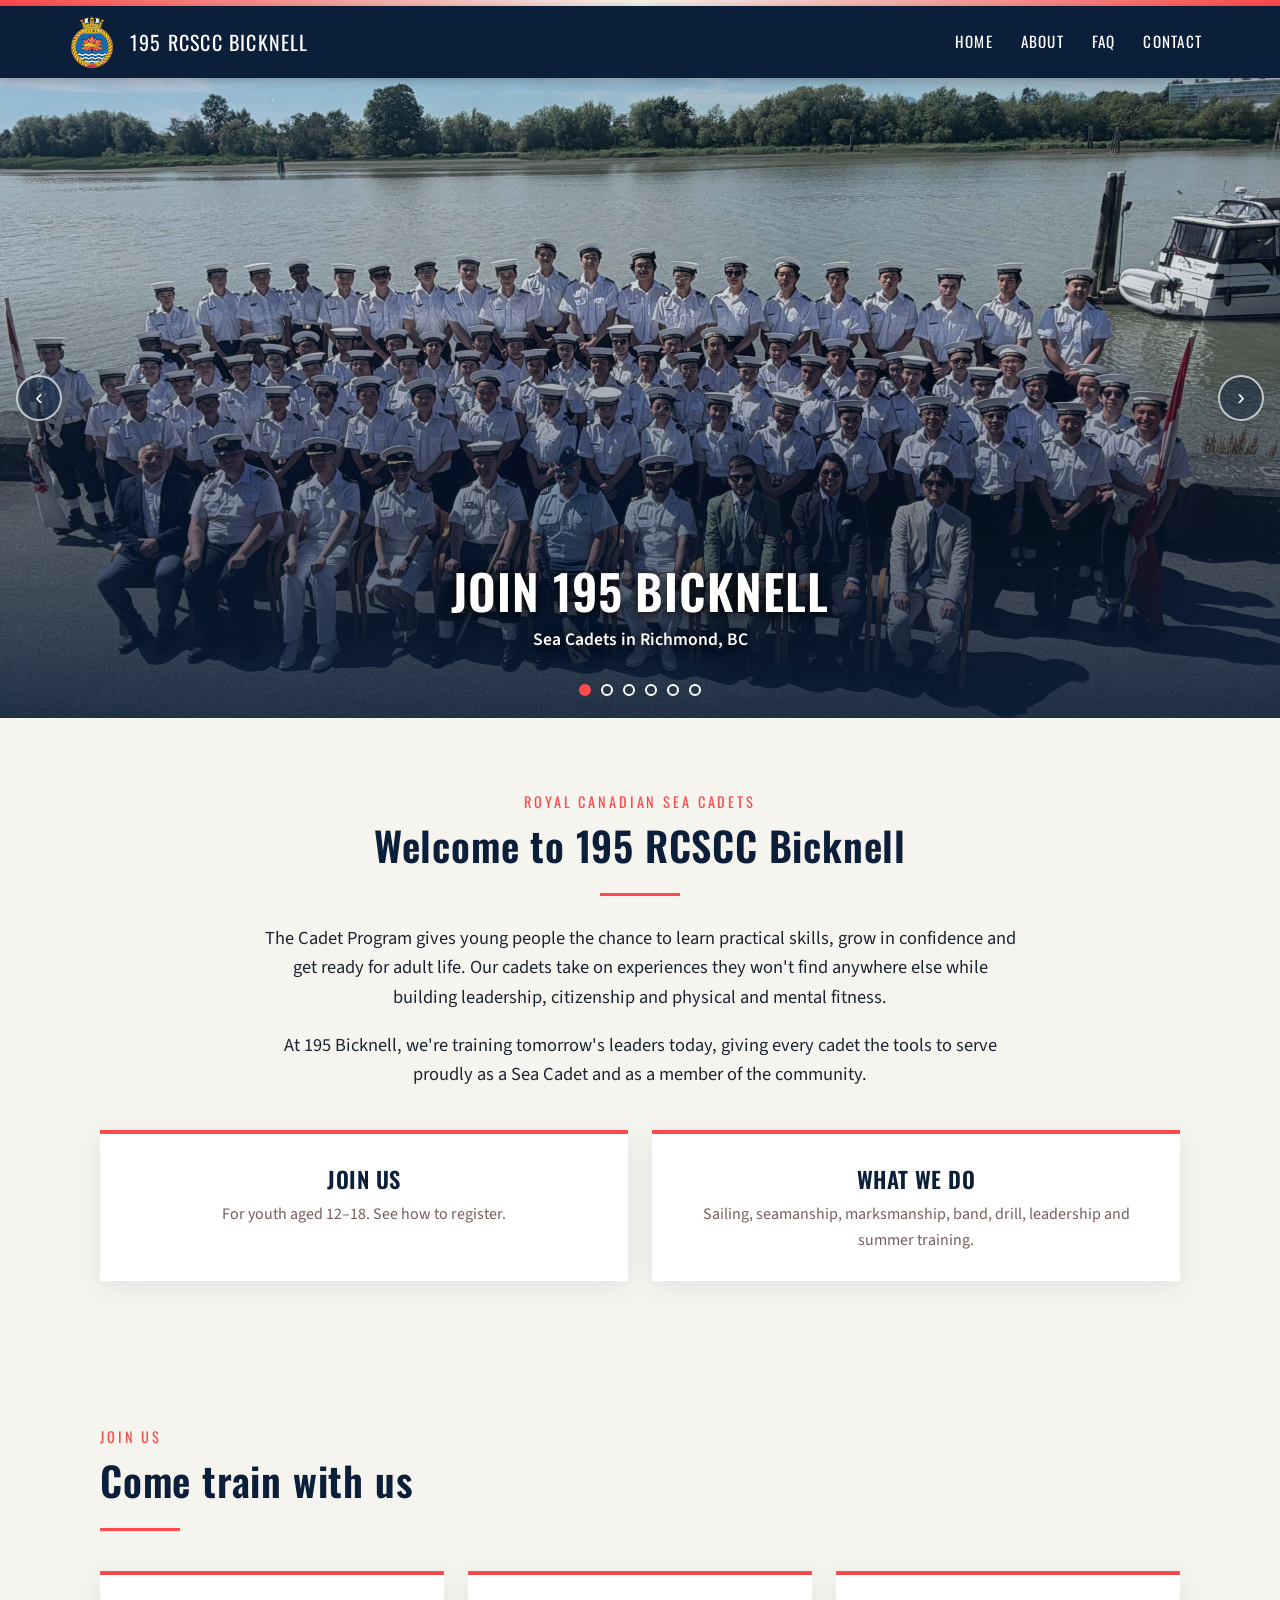
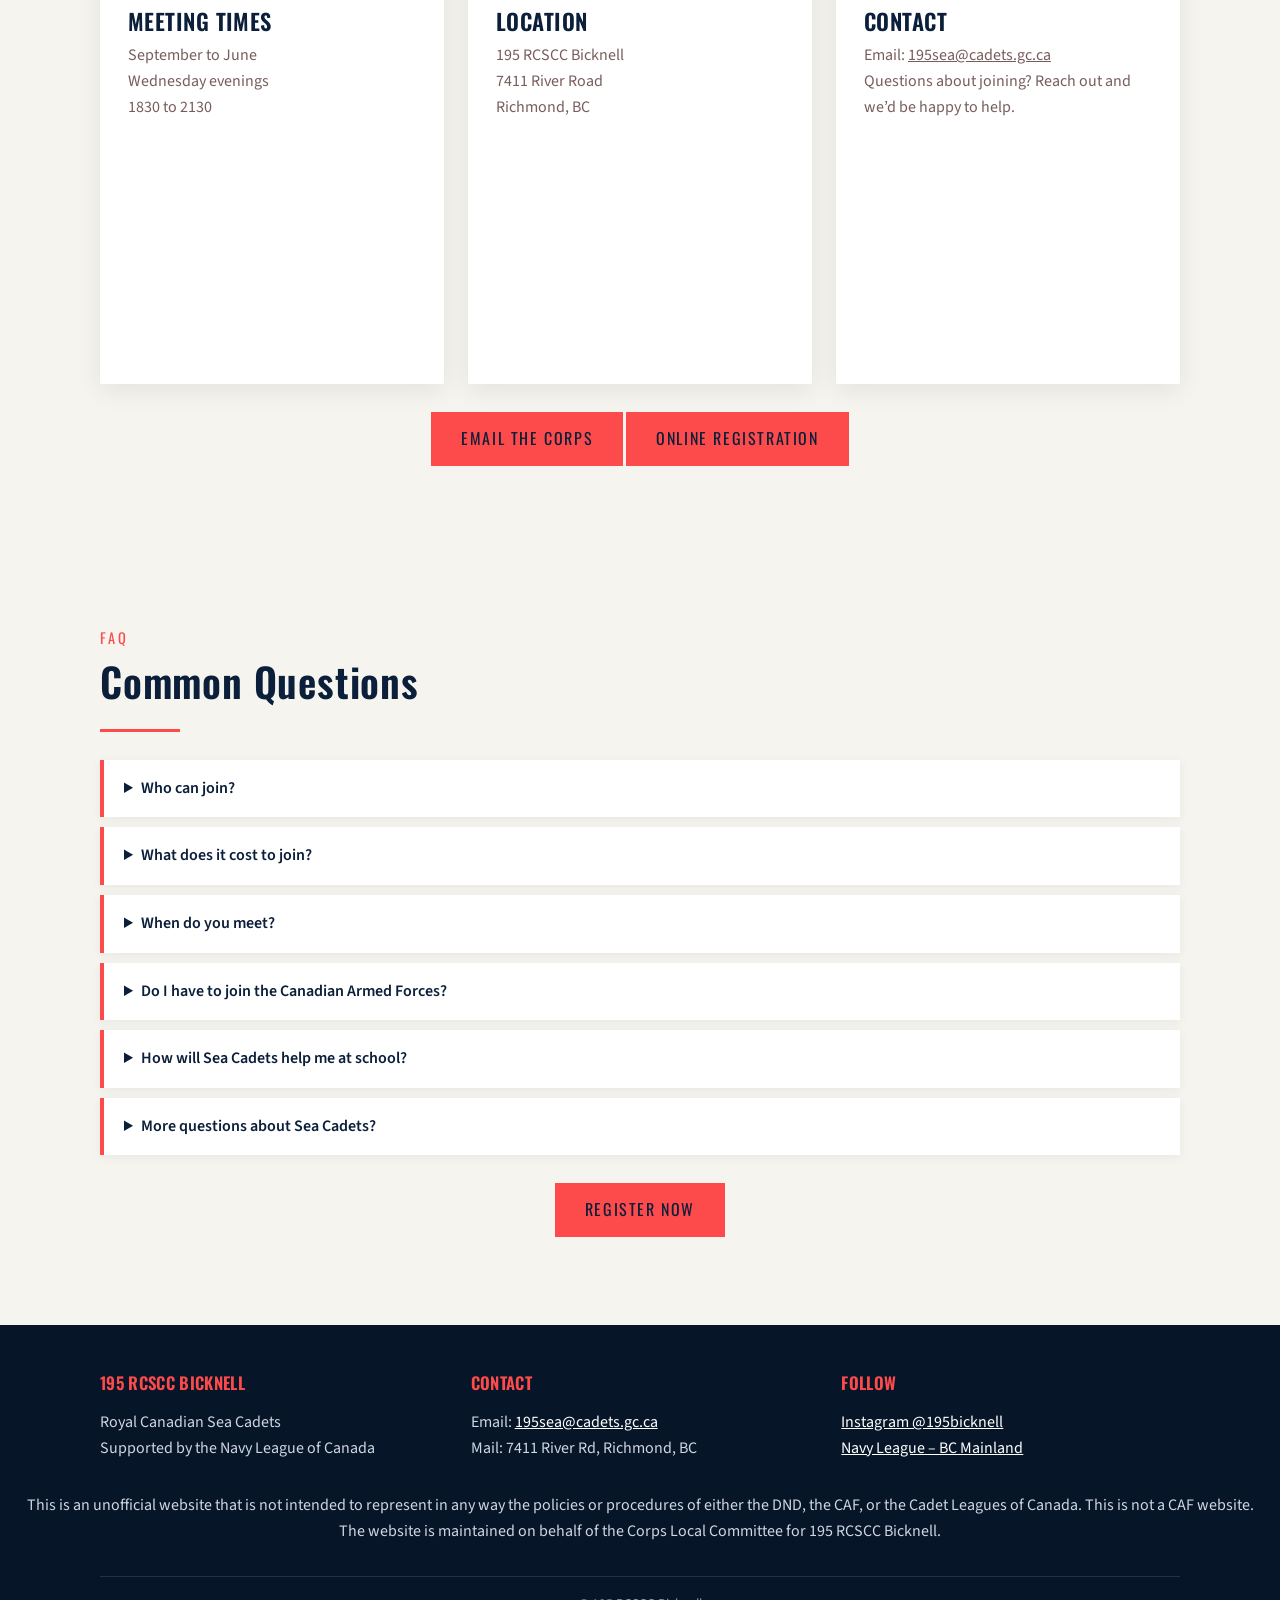
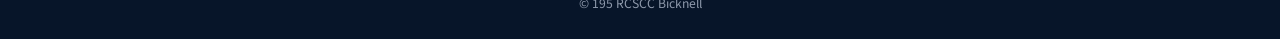
==== commit 3777f514: "add direct registration button" ====
--- a/index.html
+++ b/index.html
@@ -99,7 +99,7 @@
       </div>
     </div>
 
-    <p class="center"><a class="btn" href="mailto:195sea@cadets.gc.ca">Email the Corps</a></p>
+    <p class="center"><a class="btn" href="mailto:195sea@cadets.gc.ca">Email the Corps</a> <a class="btn" href="https://registration.cadets.gc.ca/get-started.html?unitId=671" target="_blank" rel="noopener">Online Registration</a></p>
   </div>
 </section>
 
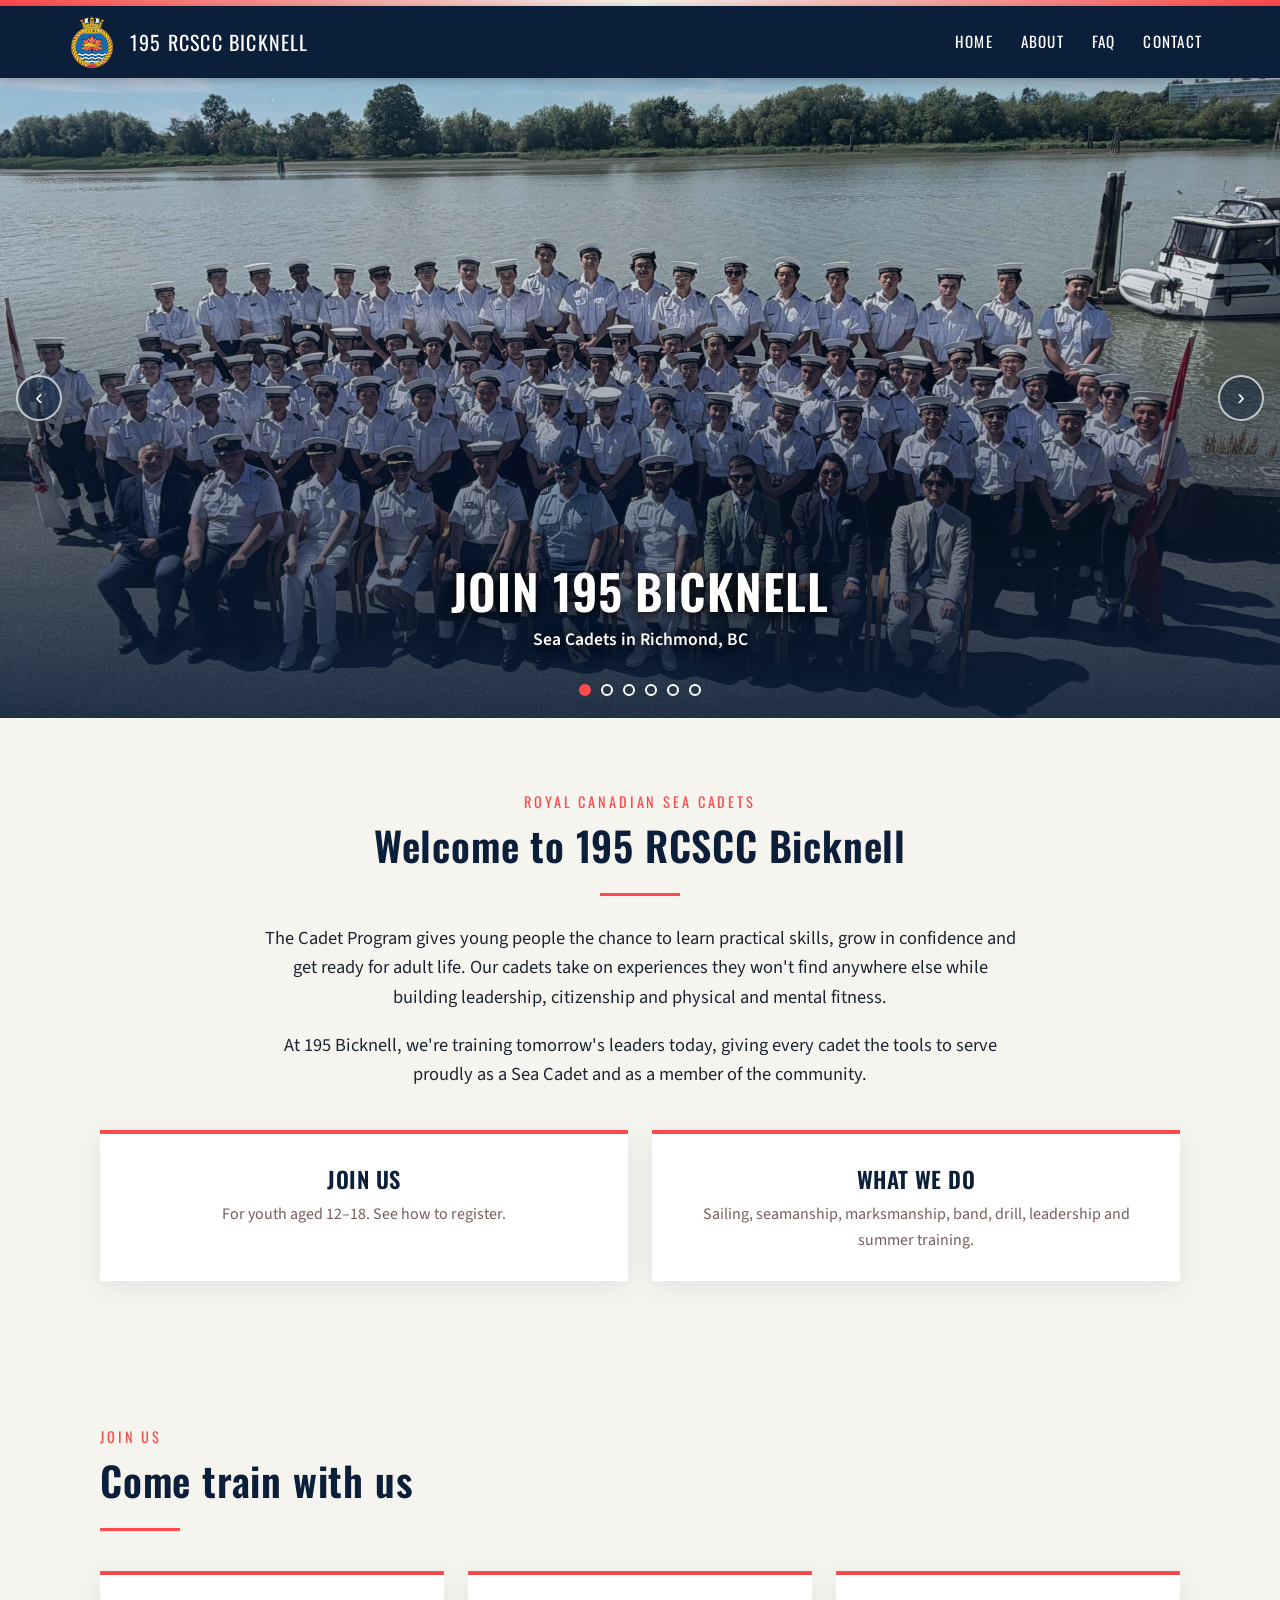
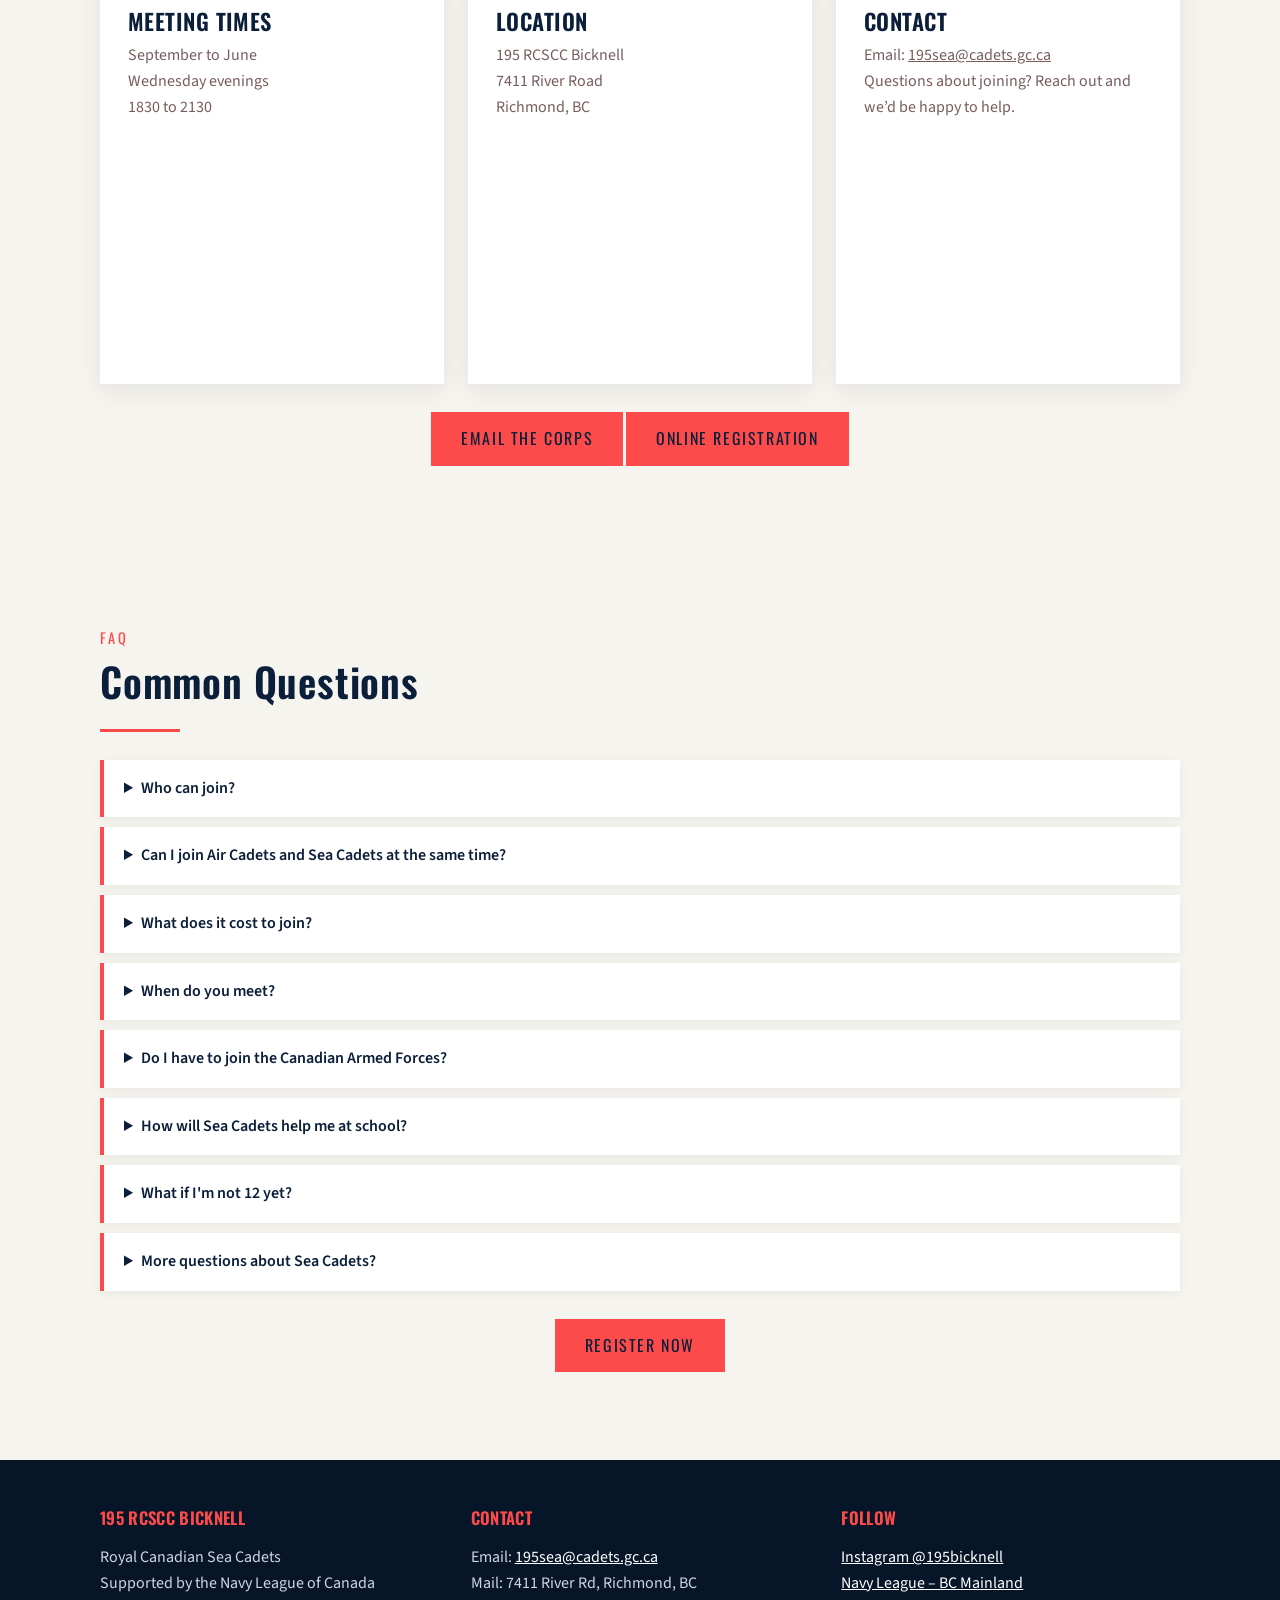
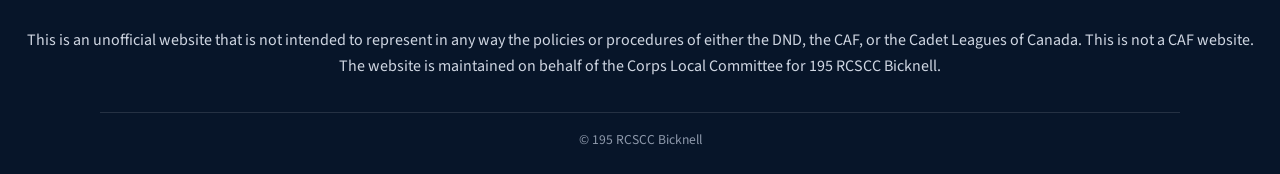
==== commit 96cb6562: "Adding some FAQs" ====
--- a/index.html
+++ b/index.html
@@ -109,10 +109,12 @@
     <h2 class="title">Common Questions</h2>
     <div class="rule"></div>
     <details><summary>Who can join?</summary><p>You have to be between the ages of 12 and 18 years; and a Canadian Citizen or landed immigrant. <br>Want to learn and participate in activities such as sailing, marksmanship, drill, citizenship, band and much more? There are many opportunities available to Cadets; it's your choice in what direction you wish to proceed.</p></details>
+    <details><summary>Can I join Air Cadets and Sea Cadets at the same time?</summary><p>No, you cannot join both programs simultaneously. Please take time to explore each program and choose the one that best fits your interests and schedule <strong>before</strong> registering.</p></details>
     <details><summary>What does it cost to join?</summary><p>There is an optional $150 registration fee set by The Navy League Richmond-Delta Branch to cover incidentals. Cost for an additional sibling is $100. However, no cadet will be turned away, if unable to pay the cost. Upon joining, uniforms, accoutrements, specialty training and summer camp training are provided. In fact, you get paid to go to summer camp training!</p></details>
     <details><summary>When do you meet?</summary><p>September to June, Wednesday nights from 1830-2130, with optional training on weekends</p></details>
     <details><summary>Do I have to join the Canadian Armed Forces?</summary><p>No, you are not required to join the Canadian Armed Forces. While you are introduced to the activities and certain traditions of the Canadian Armed Forces, there is no requirement to join the Forces. The Cadet Program is a great way to make friends, find out more about Canada, and develop new skills that will be with you for life, no matter what career you choose.</p></details>
     <details><summary>How will Sea Cadets help me at school?</summary><p>You may be eligible to receive High School Credits, Volunteer Hours and/or financial awards (Bursaries or Scholarships) for post-secondary. Your schoolwork will benefit from the problem-solving and leadership skills you will develop at cadets. The Sea Cadet Program will build your self confidence, efficiency, organizational skills, and prepare you to become a young adult.</p></details>
+    <details><summary>What if I'm not 12 yet?</summary><p>You must be 12 years old to join the program. You cannot register until you are 12. However, you may be interested in the Navy League Cadets for youth aged 9-12. More information about the local Navy League Corps, NLCC MJ Miller, can be found <a href="https://www.nlccmjmiller.ca/" target="_blank" rel="noopener">here</a>.</p></details>
     <details><summary>More questions about Sea Cadets?</summary><p>195 RCSCC Bicknell meets on Wednesday nights September to June, from 6:30 to 9:30 pm at 7411 River Road, Richmond, BC.<br> We invite you to join us!</p></details>
     <p class="center"><a class="btn" href="https://www.canada.ca/en/department-national-defence/services/cadets-junior-canadian-rangers/cadets/join-us.html" target="_blank" rel="noopener">Register Now</a></p>
   </div>
